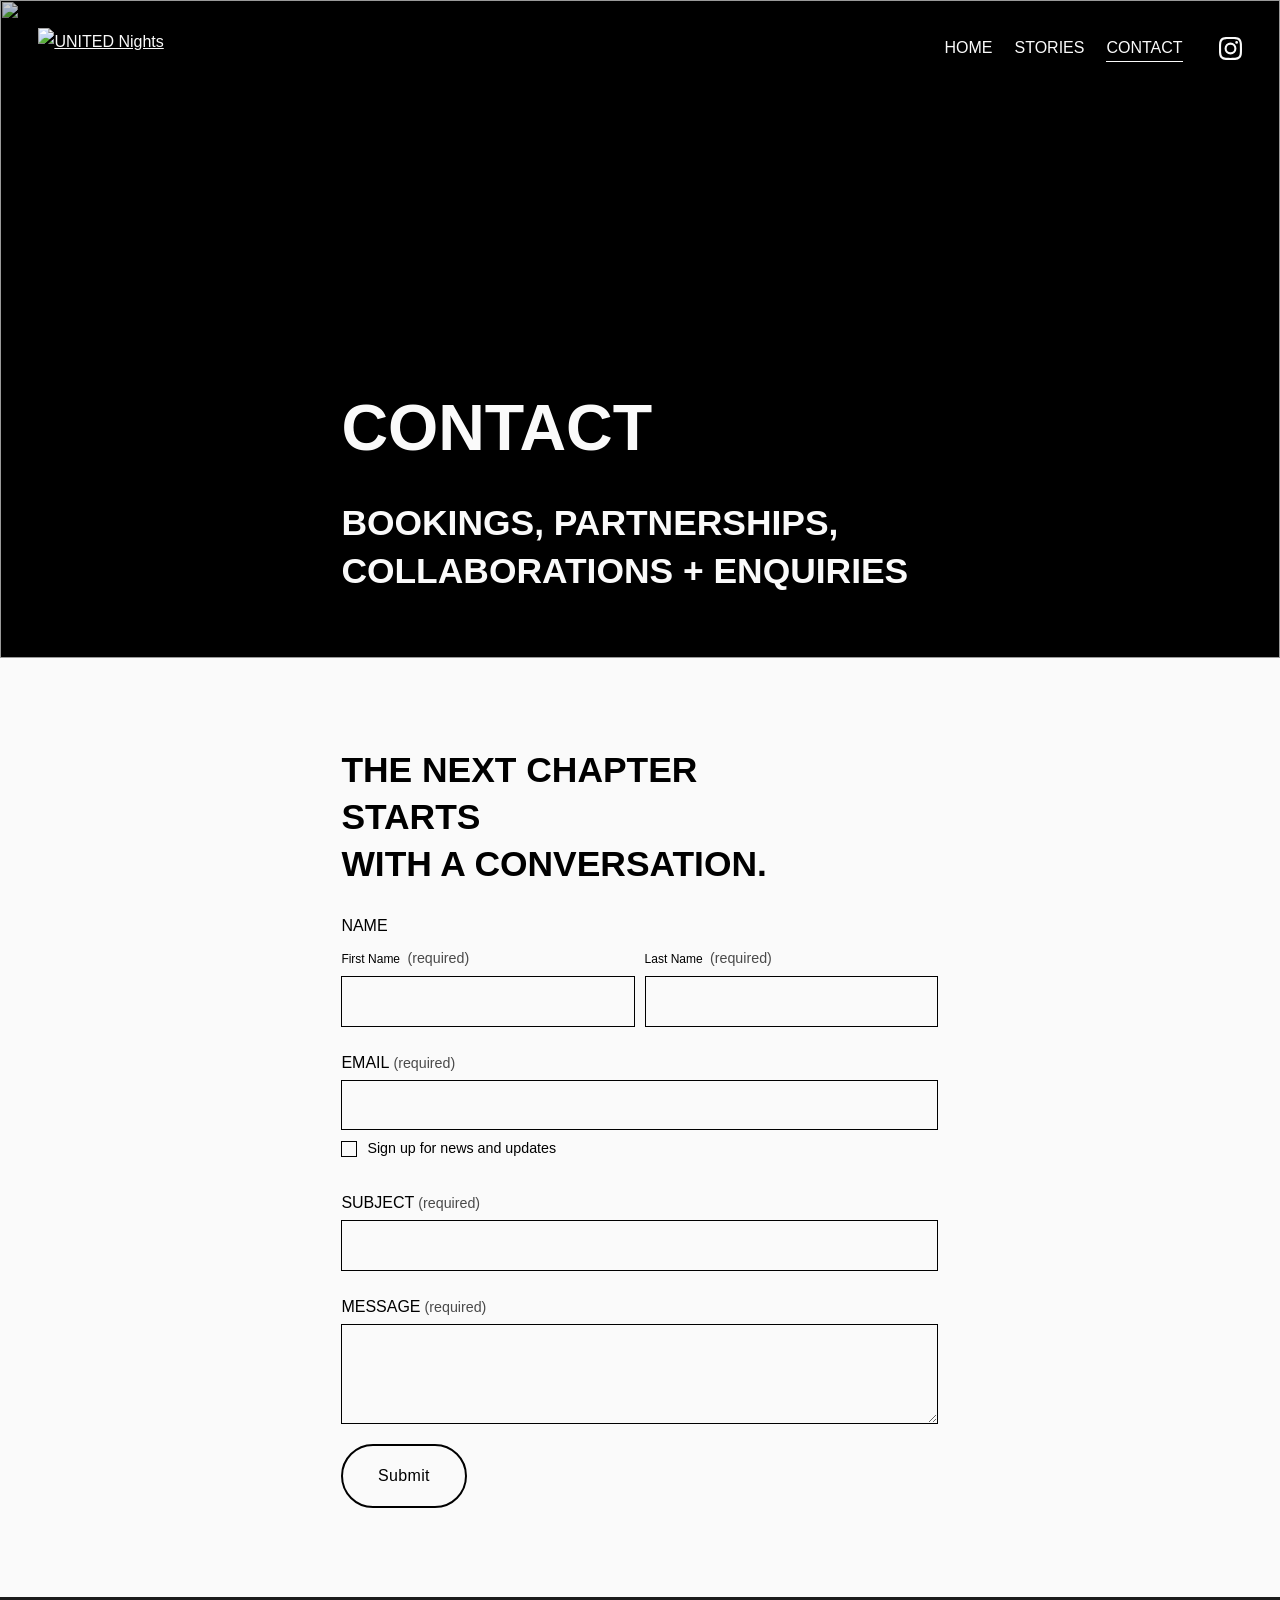
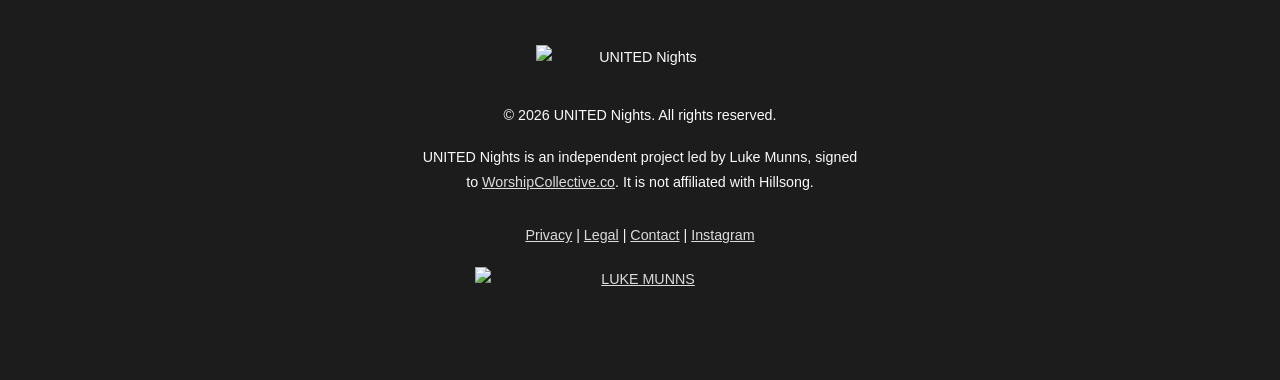
==== contact/index.html @ 0b3eb735 "Website: Jason's review fixes No dates on the Stories list (no bylines anywhere), so stories stay ev" ====
<!doctype html>
<html lang="en-AU">
<head>
<meta charset="utf-8">
<meta name="viewport" content="width=device-width,initial-scale=1">
<title>CONTACT — UNITED Nights</title>
<meta name="description" content="">
<link rel="canonical" href="https://unitednights.com/contact">
<meta property="og:site_name" content="UNITED Nights">
<meta property="og:title" content="CONTACT — UNITED Nights">
<meta property="og:description" content="">
<meta property="og:image" content="https://static1.squarespace.com/static/6a6464a7513b006c5a13f402/t/6a8668b331e02f46bf595841/1787193523022/united-nights-facebook.jpg?format=1500w">
<meta property="og:url" content="https://unitednights.com/contact">
<meta property="og:type" content="website">
<meta name="twitter:card" content="summary_large_image">
<link rel="stylesheet" href="https://use.typekit.net/jcd6pcn.css">
<link rel="icon" href="https://images.squarespace-cdn.com/content/v1/6a6464a7513b006c5a13f402/e97d65ae-8eb5-45a3-b177-e178b9c9b715/favicon.ico">
<link rel="stylesheet" href="/assets/site.css">
</head>
<body class="">
<header class="site-head">
  <div class="row">
    <a class="logo" href="/" aria-label="UNITED Nights home"><img src="https://images.squarespace-cdn.com/content/v1/6a6464a7513b006c5a13f402/3a0d35ff-cf40-4f06-9450-b90b574a8301/UNITED-Nights-Logo.png?format=1500w" alt="UNITED Nights" width="210" height="42"></a>
    <nav aria-label="Site"><a href="/">HOME</a><a href="/stories">STORIES</a><a href="/contact" aria-current=page>CONTACT</a><a class="ig" href="https://instagram.com/unitednights.co" aria-label="Instagram" target="_blank" rel="noopener"><svg viewBox="0 0 24 24" fill="currentColor" aria-hidden="true"><path d="M12 2.2c3.2 0 3.6 0 4.8.1 3.3.1 4.8 1.7 4.9 4.9.1 1.3.1 1.6.1 4.8s0 3.6-.1 4.8c-.1 3.2-1.7 4.8-4.9 4.9-1.3.1-1.6.1-4.8.1s-3.6 0-4.8-.1c-3.3-.1-4.8-1.7-4.9-4.9C2.2 15.6 2.2 15.2 2.2 12s0-3.6.1-4.8C2.4 3.9 3.9 2.4 7.2 2.3 8.4 2.2 8.8 2.2 12 2.2zM12 0C8.7 0 8.3 0 7.1.1 2.7.3.3 2.7.1 7.1 0 8.3 0 8.7 0 12s0 3.7.1 4.9c.2 4.4 2.6 6.8 7 7 1.2.1 1.6.1 4.9.1s3.7 0 4.9-.1c4.4-.2 6.8-2.6 7-7 .1-1.2.1-1.6.1-4.9s0-3.7-.1-4.9c-.2-4.4-2.6-6.8-7-7C15.7 0 15.3 0 12 0zm0 5.8a6.2 6.2 0 1 0 0 12.4 6.2 6.2 0 0 0 0-12.4zM12 16a4 4 0 1 1 0-8 4 4 0 0 1 0 8zm6.4-11.8a1.4 1.4 0 1 0 0 2.9 1.4 1.4 0 0 0 0-2.9z"/></svg></a></nav>
    <button class="burger" aria-label="Open menu" aria-expanded="false"><span></span><span></span></button>
  </div>
</header>
<div class="menu-panel" aria-label="Menu"><a href="/">HOME</a><a href="/stories">STORIES</a><a href="/contact">CONTACT</a><a class="ig" href="https://instagram.com/unitednights.co" aria-label="Instagram" target="_blank" rel="noopener"><svg viewBox="0 0 24 24" fill="currentColor" aria-hidden="true"><path d="M12 2.2c3.2 0 3.6 0 4.8.1 3.3.1 4.8 1.7 4.9 4.9.1 1.3.1 1.6.1 4.8s0 3.6-.1 4.8c-.1 3.2-1.7 4.8-4.9 4.9-1.3.1-1.6.1-4.8.1s-3.6 0-4.8-.1c-3.3-.1-4.8-1.7-4.9-4.9C2.2 15.6 2.2 15.2 2.2 12s0-3.6.1-4.8C2.4 3.9 3.9 2.4 7.2 2.3 8.4 2.2 8.8 2.2 12 2.2zM12 0C8.7 0 8.3 0 7.1.1 2.7.3.3 2.7.1 7.1 0 8.3 0 8.7 0 12s0 3.7.1 4.9c.2 4.4 2.6 6.8 7 7 1.2.1 1.6.1 4.9.1s3.7 0 4.9-.1c4.4-.2 6.8-2.6 7-7 .1-1.2.1-1.6.1-4.9s0-3.7-.1-4.9c-.2-4.4-2.6-6.8-7-7C15.7 0 15.3 0 12 0zm0 5.8a6.2 6.2 0 1 0 0 12.4 6.2 6.2 0 0 0 0-12.4zM12 16a4 4 0 1 1 0-8 4 4 0 0 1 0 8zm6.4-11.8a1.4 1.4 0 1 0 0 2.9 1.4 1.4 0 0 0 0-2.9z"/></svg></a></div>
<main>
<section class="bleed banner banner-contact dark">
  <div class="media" aria-hidden="true"><img src="https://images.squarespace-cdn.com/content/v1/6a6464a7513b006c5a13f402/2f6517ce-938d-4263-bf4a-95d4ec717ff0/united-contact-banner.jpg?format=2500w" alt=""></div><div class="shade"></div>
  <div class="frame" style="width:100%"><div class="col c-banner"><h1>CONTACT</h1><h3>Bookings, partnerships, <br>collaborations + enquiries</h3></div></div>
</section>
<section class="block"><div class="frame">
  <div class="col c-contact-head" style="margin-bottom:clamp(12px, calc(7.914px + 1.0476vw), 23px)"><h3>THE NEXT CHAPTER STARTS<br>WITH A CONVERSATION.</h3></div>
  <div class="col c-contact-form"><form class="sq" data-form="contact" novalidate>
    <fieldset>
      <legend>NAME</legend>
      <div class="two">
        <label><span class="sub">First Name <span class="req">(required)</span></span><input type="text" name="first_name" autocomplete="given-name" required></label>
        <label><span class="sub">Last Name <span class="req">(required)</span></span><input type="text" name="last_name" autocomplete="family-name" required></label>
      </div>
    </fieldset>
    <div class="field"><label for="f-email">EMAIL<span class="req">(required)</span></label><input id="f-email" type="email" name="email" autocomplete="email" required></div>
    <label class="check"><input type="checkbox" name="updates" value="Sign up for news and updates"> Sign up for news and updates</label>
    <div class="field"><label for="f-subject">SUBJECT<span class="req">(required)</span></label><input id="f-subject" type="text" name="subject" required></div>
    <div class="field"><label for="f-message">MESSAGE<span class="req">(required)</span></label><textarea id="f-message" name="message" required></textarea></div>
    <div class="hp" aria-hidden="true"><label>Website<input name="website" tabindex="-1" autocomplete="off"></label></div>
    <button class="btn" type="submit">Submit</button>
    <p class="form-note" role="status" aria-live="polite"></p>
  </form>
  <div class="form-done" role="status" hidden><p>Thank you!<br><br><a href="/"><strong>HOME</strong></a></p></div></div>
</div></section>
</main>
<footer class="site-foot">
  <img class="un" src="https://images.squarespace-cdn.com/content/v1/6a6464a7513b006c5a13f402/5ed91b64-1ef2-4ad3-8be6-96c09ab66241/UNITED-Nights-logo-wht.png?format=500w" alt="UNITED Nights" width="216" height="43" loading="lazy">
  <div class="txt">
    <p>&copy; 2026 UNITED Nights. All rights reserved.</p>
    <p>UNITED Nights is an independent project led by Luke Munns, signed to <a href="https://worshipcollective.co">WorshipCollective.co</a>. It is not affiliated with Hillsong.</p>
    <p class="links"><a href="/privacy">Privacy</a> | <a href="/legal-disclaimer">Legal</a> | <a href="/contact">Contact</a> | <a href="https://instagram.com/unitednights.co">Instagram</a></p>
  </div>
  <a class="lm" href="https://lukemunnsmusic.com/" aria-label="LUKE MUNNS"><img src="https://images.squarespace-cdn.com/content/v1/6a6464a7513b006c5a13f402/2416aef0-200d-46e7-bf0f-f6e0e8497199/LUKE-MUNNS-LOGO-footer.png?format=750w" alt="LUKE MUNNS" width="330" height="29" loading="lazy"></a>
</footer>
<script src="/assets/site.js" defer></script>
</body>
</html>
---- assets/site.css ----
/* UNITED Nights site styles.
   Matches the live Squarespace site exactly (measured 20 Oct 2026 at 1440px and 390px):
   black and white, Aktiv Grotesk, newspaper-simple. Do not restyle without Luke's sign-off.
   Sizes scale linearly between a 390px phone and a 1440px desktop, as Squarespace does. */
:root{
  --white:#FAFAFA; --black:#000; --footer:#1C1C1C; --soft:#DCDCDC;
  --font:"aktiv-grotesk","Helvetica Neue",Helvetica,Arial,sans-serif;
  --pad:max(23px,3vw);                 /* page side padding: 23px phone, 43px desktop */
  --h1:clamp(46.384px, calc(38.415px + 2.0434vw), 67.840px);
  --h1-blog:clamp(46.384px, calc(38.415px + 2.0434vw), 67.840px);
  --h2:clamp(34.230px, calc(29.449px + 1.2261vw), 47.104px);
  --h3:clamp(28.154px, calc(24.966px + 0.8174vw), 36.736px);
  --h4:clamp(18.026px, calc(17.494px + 0.1362vw), 19.456px);
  --plarge:clamp(21.064px, calc(19.736px + 0.3406vw), 24.640px);
}
*{box-sizing:border-box}
html{-webkit-text-size-adjust:100%}
body{margin:0;background:var(--white);color:var(--black);font-family:var(--font);font-size:16px;line-height:1.8;-webkit-font-smoothing:antialiased}
img{max-width:100%;display:block}
a{color:inherit}
h1,h2,h3,h4{margin:0;font-weight:700;text-transform:uppercase;letter-spacing:normal}
h1{font-size:var(--h1);line-height:1.232}
h2{font-size:var(--h2);line-height:1.3}
h3{font-size:var(--h3);line-height:1.3328}
h4{font-size:var(--h4);line-height:1.3888}
p{margin:16px 0}
p:first-child{margin-top:0} p:last-child{margin-bottom:0}
p.large{font-size:var(--plarge);line-height:1.8}
strong{font-weight:700}

/* ---------- header (fixed, transparent, "scroll back") ---------- */
.site-head{position:fixed;top:0;left:0;right:0;z-index:50;padding:clamp(23.400px, calc(21.394px + 0.5143vw), 28.800px) var(--pad);transition:transform .3s ease,background-color .3s ease;color:var(--white)}
.site-head .row{display:flex;align-items:center;justify-content:space-between}
.site-head .logo img{height:clamp(30.000px, calc(25.543px + 1.1429vw), 42.000px);width:auto}
.site-head nav{display:flex;align-items:center;gap:22px}
.site-head nav a{font-size:16px;line-height:1.8;text-decoration:none;color:inherit}
.site-head nav a[aria-current=page]{background-image:linear-gradient(currentColor,currentColor);background-size:100% 1px;background-repeat:no-repeat;background-position:0 100%}
.site-head nav .ig{margin-left:14px;display:flex}
.site-head .ig svg,.menu-panel .ig svg{width:23px;height:23px;display:block}
.site-head.hidden{transform:translateY(-100%)}
.site-head.solid{background:var(--black)}
/* light pages: black text and logo, white bar when scrolled */
.light .site-head{color:var(--black)}
.light .site-head .logo img{filter:brightness(0)}
.light .site-head.solid{background:var(--white)}
/* privacy page: black text, logo unchanged */
.ink .site-head{color:var(--black)}
.ink .site-head.solid{background:var(--white)}

.burger{display:none;background:none;border:0;padding:0;color:inherit;cursor:pointer;width:50px;height:37px;position:relative;z-index:60}
.burger span{position:absolute;left:12px;right:12px;height:1px;background:currentColor;transition:transform .25s,opacity .25s}
.burger span:nth-child(1){top:14px}.burger span:nth-child(2){top:22px}
.menu-open .burger span:nth-child(1){transform:translateY(4px) rotate(45deg)}
.menu-open .burger span:nth-child(2){transform:translateY(-4px) rotate(-45deg)}
.menu-panel{position:fixed;inset:0;z-index:55;background:var(--white);color:var(--black);display:flex;flex-direction:column;align-items:center;justify-content:center;gap:23px;opacity:0;visibility:hidden;transition:opacity .3s,visibility .3s}
.menu-panel a{font-size:33.15px;line-height:1;text-decoration:none}
.menu-panel .ig{position:absolute;bottom:39px}
.menu-open .menu-panel{opacity:1;visibility:visible}
.menu-open .site-head{color:var(--black);background:transparent}
.menu-open .site-head .logo img{filter:brightness(0)}
@media (max-width:767px){
  .site-head nav{display:none}
  .burger{display:block}
}

/* ---------- layout helpers ---------- */
.frame{max-width:1440px;margin-inline:auto}
.col{margin-left:var(--pad);margin-right:var(--pad)}
@media (min-width:768px){
  .col.c-main{margin-left:26.67%;width:46.6%}      /* home and contact text column */
  .col.c-wide{margin-left:26.67%;width:54.5%}
  .col.c-form{margin-left:26.67%;width:34.8%}
  .col.c-contact-form{margin-left:26.67%;width:46.6%}
  .col.c-contact-head{margin-left:26.67%;width:38.7%}
  .col.c-banner{margin-left:26.67%;width:58.4%}
  .col.c-legal{margin-left:18.75%;width:70.3%}
  .col.c-centre{margin-left:22.7%;width:54.5%}
  .col.c-privacy-title{margin-left:22.7%;width:30.8%}
}
.dark{background:var(--black);color:var(--white)}
.dark h1,.dark h2,.dark h3,.dark h4,.dark p{color:var(--white)}

/* ---------- full-bleed sections with background media ---------- */
.bleed{position:relative;overflow:hidden;isolation:isolate;display:flex}
.bleed .media{position:absolute;inset:0;z-index:-2}
.bleed .media img{width:100%;height:100%;object-fit:cover}
.bleed .media iframe{position:absolute;top:50%;left:50%;width:max(100%,177.78vh);height:max(100%,56.25vw);transform:translate(-50%,-50%);border:0;pointer-events:none}
.bleed .shade{position:absolute;inset:0;z-index:-1;background:#000}

/* home */
.hero{min-height:100vh;min-height:100svh;align-items:center;justify-content:center;background:#000}
.hero{padding-top:clamp(83px, calc(76.686px + 1.619vw), 100px)}
.hero .logo-big{width:43.4%;max-width:625px;height:auto}
@media (max-width:767px){.hero{padding-top:0;padding-bottom:58px}.hero .logo-big{width:calc(100% - 46px)}.join.join{padding-top:63px;padding-bottom:58px}.join .c-wide{margin-bottom:12px!important}}
.intro{padding-block:clamp(33.000px, calc(24.086px + 2.2857vw), 57.000px)}
.intro h2{margin-bottom:32px}
.join{min-height:565px;align-items:flex-start;padding-block:48px 47px;flex-direction:column}
.join .shade{opacity:.15}

/* banners (contact, legal, privacy) */
.banner{flex-direction:column;justify-content:flex-end}
.banner-contact{min-height:clamp(623.000px, calc(607.771px + 3.9048vw), 664.000px);padding-bottom:clamp(48.000px, calc(64.457px + -1.1429vw), 60.000px)}
.banner-contact .shade{opacity:.2}
.banner-contact h1{margin-bottom:32px}
.banner-contact h3{margin-bottom:clamp(3px, calc(-1.457px + 1.1429vw), 15px)}
.banner-privacy h1{margin-bottom:clamp(22px, calc(31.600px + -0.6667vw), 29px)}
.banner-legal{min-height:100vh;min-height:100svh;justify-content:center;text-align:center;padding-top:clamp(83px, calc(76.686px + 1.619vw), 100px)}
.banner-legal .shade{opacity:0}
.banner-privacy{min-height:clamp(557.000px, calc(511.686px + 11.6190vw), 679.000px);padding-bottom:clamp(95.000px, calc(170.429px + -5.2381vw), 150.000px)}
.banner-privacy .shade{opacity:0}
.block{padding-block:clamp(56px, calc(41.514px + 3.7143vw), 95px)}
.block-legal{padding-top:clamp(60.000px, calc(47.000px + 3.3333vw), 95.000px);padding-bottom:clamp(60.000px, calc(32.143px + 7.1429vw), 135.000px)}

/* legal and privacy text */
.legal h4{margin:32px 0}
.legal > :first-child{margin-top:0}
.legal p{margin:16px 0}
.legal ul{margin:16px 0;padding-left:40px;list-style:disc}
.legal li p{margin:8px 0}
.legal a{text-decoration:underline}

/* ---------- forms ---------- */
form.sq{display:grid;gap:0}
form.sq[hidden]{display:none}
form.sq fieldset{border:0;margin:0 0 20px;padding:0}
form.sq legend{font-size:16px;line-height:32px;padding:0;margin-bottom:1px}
form.sq .two{display:grid;grid-template-columns:1fr 1fr;gap:10px}
form.sq .sub{font-size:12px;display:block;line-height:31px;margin-bottom:1px}
form.sq .field{margin-bottom:20px}
form.sq .field > label{display:block;font-size:16px;line-height:32px;margin-bottom:1px}
form.sq .req{font-size:14.272px;opacity:.7;margin-left:4px}
form.sq input[type=text],form.sq input[type=email],form.sq textarea{width:100%;font:inherit;font-size:16px;color:#000;background:var(--white);border:1px solid #000;border-radius:0;height:50.8px;padding:10px;outline:none;appearance:none}
form.sq textarea{height:100px;resize:vertical;display:block}
form.sq input:focus,form.sq textarea:focus{outline:1px solid currentColor;outline-offset:1px}
form.sq .check{display:flex;align-items:center;gap:10px;font-size:14.272px;line-height:25px;margin:-14px 0 26px;cursor:pointer}
form.sq .check input{appearance:none;width:16px;height:16px;border:1px solid #000;background:var(--white);margin:0;flex:none;display:grid;place-content:center}
form.sq .check input:checked::after{content:"";width:8px;height:8px;background:#000}
.dark form.sq .check input{border-color:var(--white)}
.hp{position:absolute;left:-9999px;width:1px;height:1px;overflow:hidden}
.btn{justify-self:start;font:inherit;font-size:16px;font-weight:500;letter-spacing:.32px;line-height:normal;padding:20.8px 34.736px;border:2px solid currentColor;border-radius:300px;background:transparent;color:#000;cursor:pointer;transition:opacity .2s}
.btn:hover{opacity:.8}
.dark .btn{color:var(--soft)}
.form-note{margin:16px 0 0;font-size:14.272px}
.form-note:empty{display:none}
form.sq .two{column-gap:10px}

/* ---------- stories list (alternating side by side, square images) ---------- */
.stories{padding:clamp(99.000px, calc(83.029px + 4.0952vw), 142.000px) var(--pad) clamp(80.000px, calc(50.657px + 7.5238vw), 159.000px)}
.story{display:grid;grid-template-columns:52%  1fr;column-gap:6%;align-items:center;margin-bottom:86px}
.story:last-child{margin-bottom:0}
.story .img{aspect-ratio:1/1;overflow:hidden}
.story .img img{width:100%;height:100%;object-fit:cover}
.story .meta{font-size:16px;line-height:1.2;margin-bottom:20px}
.story h1{font-size:var(--h2);line-height:1.4;margin-bottom:27px}
.story h1 + p{margin-top:0}
.story h1 a{text-decoration:none}
.story .more{display:inline-block;margin-top:5px;text-decoration:none}
@media (max-width:767px){
  .stories{padding-top:95px}
  .story{grid-template-columns:1fr;row-gap:20px;margin-bottom:86px}
  .story .meta{margin-bottom:8px}
  .banner-legal{padding-top:0;padding-bottom:134px}
}

/* ---------- story page ---------- */
.post{padding:clamp(126.000px, calc(108.171px + 4.5714vw), 174.000px) var(--pad) 0}
.post .inner{max-width:676px;margin-inline:auto}
.post h1.title{font-size:var(--h1-blog);line-height:1.4;margin-bottom:clamp(51.000px, calc(74.314px + -1.6190vw), 68.000px)}
.post h4{margin:0 0 32px}
.post h3{margin:32px 0}
.post blockquote{margin:16px 0 16px 40px;padding:0}
.post blockquote p{font-style:italic}
.post figure{margin:32px 0}
.post figure img{width:100%;height:auto}
.post .video{position:relative;aspect-ratio:16/9;margin:32px 0 34px}
.post .video iframe{position:absolute;inset:0;width:100%;height:100%;border:0}
.pager{padding:43px var(--pad) 44px}
.pager a{display:inline-flex;align-items:center;gap:25px;text-decoration:none;max-width:min(50%,442px)}
.pager svg{width:18px;height:32px;stroke:currentColor;stroke-width:1.5px;fill:none}
.pager h2{font-size:var(--h3);line-height:1}
.pager .next{margin-left:auto}
.pager .row{display:flex}

/* ---------- footer ---------- */
.site-foot{background:var(--footer);color:var(--white);text-align:center;padding:clamp(48px, calc(52.114px + -0.2857vw), 51px) var(--pad) clamp(55px, calc(43.114px + 3.0476vw), 87px);font-size:14.272px;line-height:1.8}
.site-foot .un{width:clamp(166px, calc(147.429px + 4.7619vw), 216px);height:auto;margin:0 auto clamp(13px, calc(43.171px + -2.0952vw), 35px)}
.site-foot .txt{max-width:444px;margin:0 auto}
.site-foot p{margin:0}
.site-foot p + p{margin-top:16px}
.site-foot a{color:var(--soft);text-decoration:underline}
.site-foot .links{margin-top:27px}
.site-foot .lm{display:block;width:330px;max-width:100%;margin:clamp(15px, calc(43.800px + -2.0000vw), 36px) auto 0}
.site-foot .lm img{height:clamp(29px, calc(42.714px + -0.9524vw), 39px);width:auto;margin:0 auto}
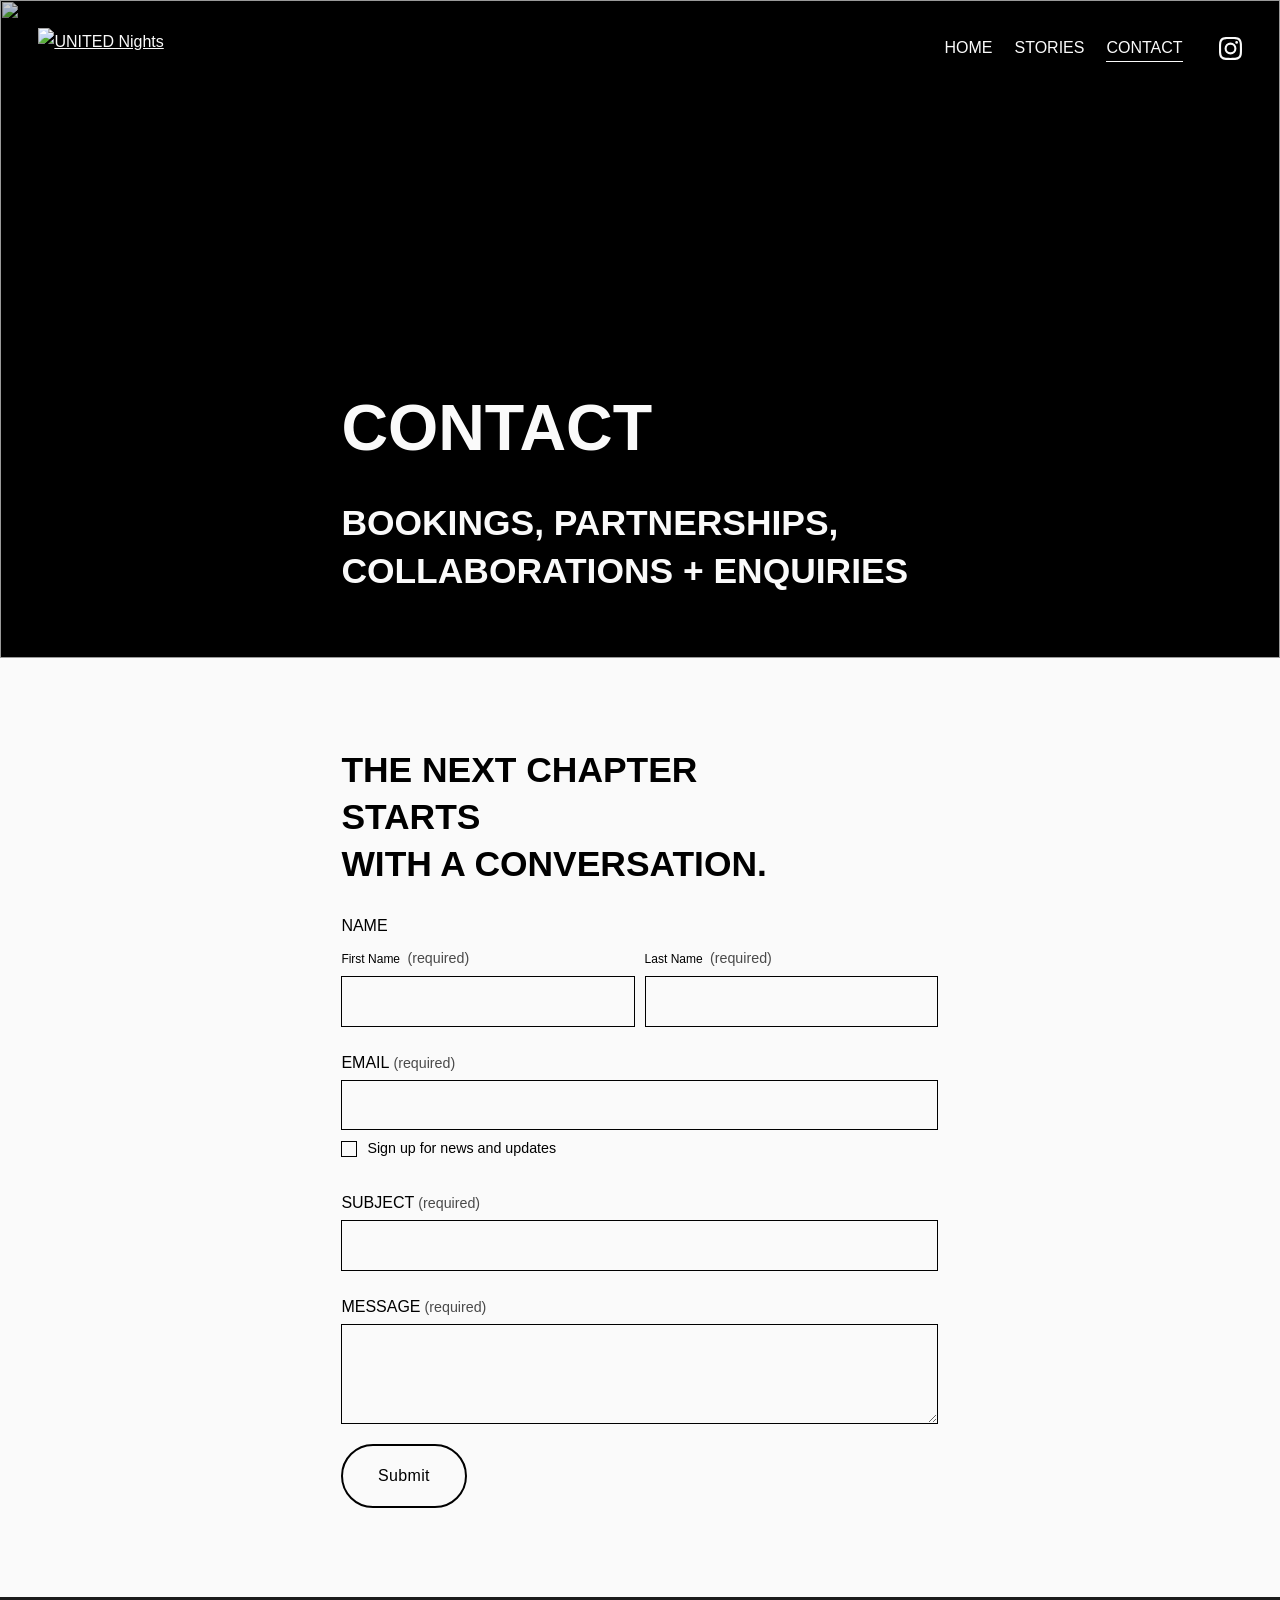
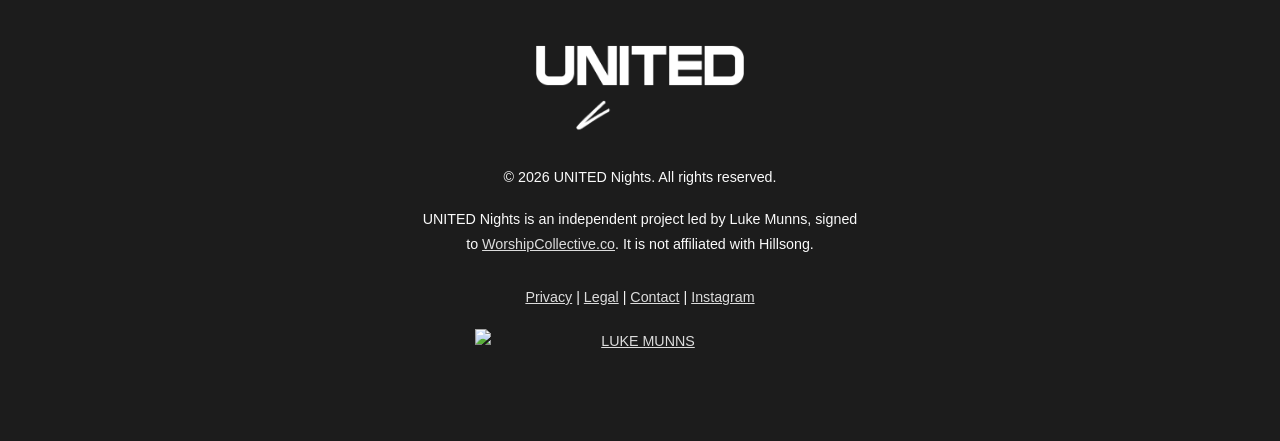
==== commit 9524b495: "Animate the existing footer UNITED Nights logo using the same cached assets" ====
--- a/contact/index.html
+++ b/contact/index.html
@@ -53,7 +53,10 @@
 </div></section>
 </main>
 <footer class="site-foot">
-  <img class="un" src="https://images.squarespace-cdn.com/content/v1/6a6464a7513b006c5a13f402/5ed91b64-1ef2-4ad3-8be6-96c09ab66241/UNITED-Nights-logo-wht.png?format=500w" alt="UNITED Nights" width="216" height="43" loading="lazy">
+  <div class="un footer-mark" role="img" aria-label="UNITED Nights">
+    <img class="united-word" src="/assets/united-wordmark-white.png" alt="" aria-hidden="true" width="1000" height="200" loading="lazy">
+    <img class="closing-script" src="/assets/nights-final.png" data-animation="/assets/nights-original.webp" alt="" aria-hidden="true" width="1216" height="499" loading="lazy">
+  </div>
   <div class="txt">
     <p>&copy; 2026 UNITED Nights. All rights reserved.</p>
     <p>UNITED Nights is an independent project led by Luke Munns, signed to <a href="https://worshipcollective.co">WorshipCollective.co</a>. It is not affiliated with Hillsong.</p>
--- a/assets/site.css
+++ b/assets/site.css
@@ -90,8 +90,7 @@
 /* home */
 .hero{min-height:100vh;min-height:100svh;align-items:center;justify-content:center;background:#000}
 .hero{padding-top:clamp(83px, calc(76.686px + 1.619vw), 100px)}
-.hero .logo-big{width:43.4%;max-width:625px;height:auto}
-@media (max-width:767px){.hero{padding-top:0;padding-bottom:58px}.hero .logo-big{width:calc(100% - 46px)}.join.join{padding-top:63px;padding-bottom:58px}.join .c-wide{margin-bottom:12px!important}}
+@media (max-width:767px){.hero{padding-top:0;padding-bottom:58px}.join.join{padding-top:63px;padding-bottom:58px}.join .c-wide{margin-bottom:12px!important}}
 .intro{padding-block:clamp(33.000px, calc(24.086px + 2.2857vw), 57.000px)}
 .intro h2{margin-bottom:32px}
 .join{min-height:565px;align-items:flex-start;padding-block:48px 47px;flex-direction:column}
@@ -191,3 +190,57 @@
 .site-foot .links{margin-top:27px}
 .site-foot .lm{display:block;width:330px;max-width:100%;margin:clamp(15px, calc(43.800px + -2.0000vw), 36px) auto 0}
 .site-foot .lm img{height:clamp(29px, calc(42.714px + -0.9524vw), 39px);width:auto;margin:0 auto}
+
+/* Original hero artwork coordinates: 1200 x 595. Both layers share this canvas.
+   UNITED ink: (1,1)-(1199,232); NIGHTS ink: (231,245)-(1058,582).
+   The supplied UNITED PNG has transparent padding: (1,4)-(999,196). */
+.hero{padding-top:calc(4vw + 42px)}
+.hero .hero-mark{
+  /* Original 24-column grid: 11px gaps, 1600px content cap, 8 rows. */
+  --logo-grid-height:calc(min(1600px,94vw) * .172 + 77px);
+  width:min(calc((min(1600px,94vw) - 11px) / 2),calc(var(--logo-grid-height) * 1200 / 595));
+  aspect-ratio:1200 / 595;position:relative;flex:none;
+}
+.hero .hero-mark img,.footer-mark img{position:absolute;max-width:none;object-fit:fill;pointer-events:none}
+.hero .united-word,.footer-mark .united-word{left:-0.0167001%;top:-0.6407563%;width:100.0334001%;height:40.4411765%}
+.hero .nights-script,.footer-mark .closing-script{left:19.25%;top:41.1764706%;width:68.9166667%;height:56.6386555%}
+@media(min-width:768px) and (max-width:900px){.hero{padding-top:calc(4vw + 103.44px)}}
+@media(max-width:767px){
+  /* Original mobile grid: 10 rows; logo spans 6. Centre is 70px above grid centre. */
+  .hero{padding-top:calc(12vw + 37px);padding-bottom:140px}
+  .hero .hero-mark{width:88%}
+}
+
+/* Keep background player chrome/errors out of the logo composition. */
+.hero #hero-background{opacity:0;transition:opacity .4s;filter:contrast(.8)}
+.hero #hero-background.is-playing{opacity:1}
+
+/* Existing footer lockup: same proportions as the approved opening mark. */
+.footer-mark{position:relative;aspect-ratio:1200 / 595}
+.closing-script.is-waiting{visibility:hidden}
+
+/* Text keeps its natural position; only compositor properties animate. */
+.scroll-reveal{transition:opacity .65s ease,transform .65s cubic-bezier(.22,1,.36,1)}
+.scroll-reveal.is-pending{opacity:0;transform:translateY(8px)}
+.fine-divider{position:relative}
+.fine-divider::after{content:"";position:absolute;bottom:0;left:var(--pad);right:var(--pad);height:1px;background:currentColor;opacity:.14;transform-origin:left;transition:transform .9s cubic-bezier(.22,1,.36,1);pointer-events:none}
+.fine-divider.divider-pending::after{transform:scaleX(0)}
+
+.scroll-cue{position:absolute;left:calc(50% - 22px);bottom:16px;width:44px;height:44px;display:grid;place-items:center;color:inherit;opacity:.65;transition:opacity .25s ease}
+.scroll-cue span{position:relative;width:1px;height:24px;background:currentColor;animation:scroll-cue-drift 2.4s ease-in-out infinite}
+.scroll-cue span::after{content:"";position:absolute;bottom:0;left:-2px;width:5px;height:5px;border-right:1px solid currentColor;border-bottom:1px solid currentColor;transform:rotate(45deg)}
+.scroll-cue.is-gone{opacity:0;pointer-events:none;visibility:hidden}
+@keyframes scroll-cue-drift{0%,100%{transform:translateY(-2px);opacity:.45}50%{transform:translateY(3px);opacity:.85}}
+
+@media(hover:hover) and (pointer:fine){
+  .btn{transition:opacity .2s ease,transform .2s ease}
+  .btn:hover{transform:translateY(-1px)}
+  main a:not(.scroll-cue),.site-foot a,.site-head nav a{transition:opacity .2s ease}
+  main a:not(.scroll-cue):hover,.site-foot a:hover,.site-head nav a:hover{opacity:.72}
+}
+@media(prefers-reduced-motion:reduce){
+  .scroll-reveal,.scroll-reveal.is-pending{opacity:1;transform:none;transition:none}
+  .fine-divider::after,.fine-divider.divider-pending::after{transform:none;transition:none}
+  .scroll-cue,.scroll-cue span,.btn,main a,.site-foot a,.site-head nav a{animation:none!important;transition:none!important;transform:none}
+  .closing-script.is-waiting{visibility:visible}
+}
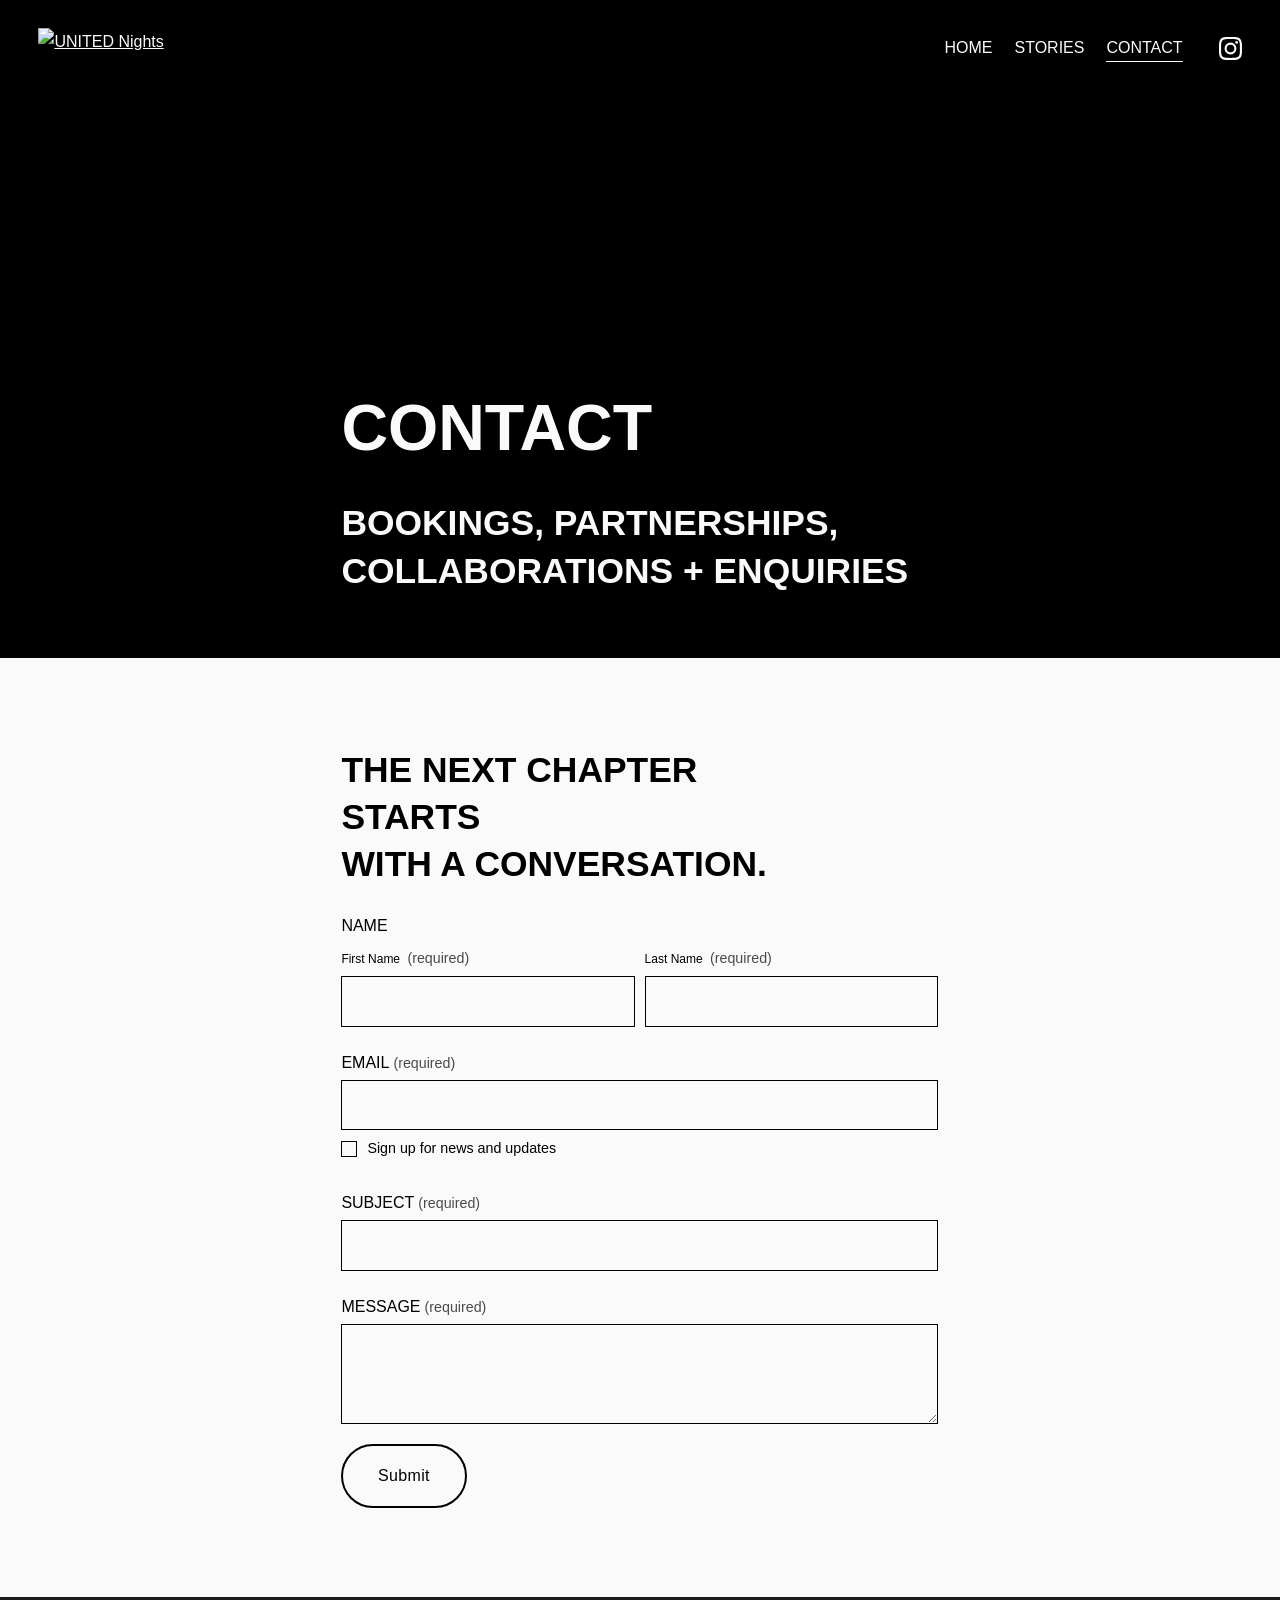
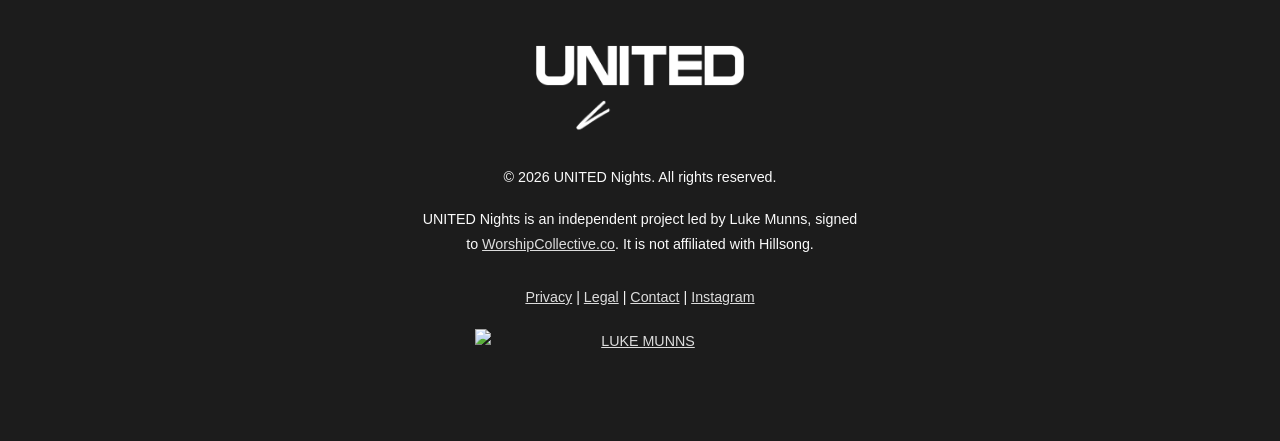
==== commit 132d0284: "Add UNITED Nights sitemap and search metadata for all public pages" ====
--- a/contact/index.html
+++ b/contact/index.html
@@ -3,18 +3,27 @@
 <head>
 <meta charset="utf-8">
 <meta name="viewport" content="width=device-width,initial-scale=1">
-<title>CONTACT — UNITED Nights</title>
-<meta name="description" content="">
+<title>Contact UNITED Nights | Bookings &amp; Worship Collaborations</title>
+<meta name="description" content="Contact UNITED Nights for Christian worship gatherings, event bookings, music collaborations, media and partnership enquiries. An independent project led by Luke Munns.">
+<meta name="robots" content="index,follow">
 <link rel="canonical" href="https://unitednights.com/contact">
+<meta property="og:locale" content="en_AU">
 <meta property="og:site_name" content="UNITED Nights">
-<meta property="og:title" content="CONTACT — UNITED Nights">
-<meta property="og:description" content="">
+<meta property="og:title" content="Contact UNITED Nights | Bookings &amp; Worship Collaborations">
+<meta property="og:description" content="Contact UNITED Nights for Christian worship gatherings, event bookings, music collaborations, media and partnership enquiries. An independent project led by Luke Munns.">
 <meta property="og:image" content="https://static1.squarespace.com/static/6a6464a7513b006c5a13f402/t/6a8668b331e02f46bf595841/1787193523022/united-nights-facebook.jpg?format=1500w">
+<meta property="og:image:alt" content="UNITED Nights independent Christian worship project">
 <meta property="og:url" content="https://unitednights.com/contact">
 <meta property="og:type" content="website">
 <meta name="twitter:card" content="summary_large_image">
+<meta name="twitter:title" content="Contact UNITED Nights | Bookings &amp; Worship Collaborations">
+<meta name="twitter:description" content="Contact UNITED Nights for Christian worship gatherings, event bookings, music collaborations, media and partnership enquiries. An independent project led by Luke Munns.">
+<meta name="twitter:image" content="https://static1.squarespace.com/static/6a6464a7513b006c5a13f402/t/6a8668b331e02f46bf595841/1787193523022/united-nights-facebook.jpg?format=1500w">
+<meta name="twitter:image:alt" content="UNITED Nights independent Christian worship project">
+<script type="application/ld+json">{"@context":"https://schema.org","@graph":[{"@type":"Organization","@id":"https://unitednights.com/#organization","name":"UNITED Nights","url":"https://unitednights.com/","description":"Independent Christian worship project led by Luke Munns, a founding member and original drummer of Hillsong UNITED. An independent continuation of the UNITED worship story, not affiliated with Hillsong.","founder":{"@type":"Person","name":"Luke Munns","description":"Founding member and original drummer of Hillsong UNITED."},"sameAs":["https://instagram.com/unitednights.co"]},{"@type":"WebSite","@id":"https://unitednights.com/#website","url":"https://unitednights.com/","name":"UNITED Nights","publisher":{"@id":"https://unitednights.com/#organization"},"inLanguage":"en-AU"},{"@type":"ContactPage","@id":"https://unitednights.com/contact#webpage","url":"https://unitednights.com/contact","name":"Contact UNITED Nights | Bookings & Worship Collaborations","description":"Contact UNITED Nights for Christian worship gatherings, event bookings, music collaborations, media and partnership enquiries. An independent project led by Luke Munns.","inLanguage":"en-AU","isPartOf":{"@id":"https://unitednights.com/#website"},"about":{"@id":"https://unitednights.com/#organization"}}]}</script>
 <link rel="stylesheet" href="https://use.typekit.net/jcd6pcn.css">
 <link rel="icon" href="https://images.squarespace-cdn.com/content/v1/6a6464a7513b006c5a13f402/e97d65ae-8eb5-45a3-b177-e178b9c9b715/favicon.ico">
+<script>document.documentElement.classList.add('nights-motion');</script>
 <link rel="stylesheet" href="/assets/site.css">
 </head>
 <body class="">
--- a/assets/site.css
+++ b/assets/site.css
@@ -102,7 +102,7 @@
 .banner-contact .shade{opacity:.2}
 .banner-contact h1{margin-bottom:32px}
 .banner-contact h3{margin-bottom:clamp(3px, calc(-1.457px + 1.1429vw), 15px)}
-.banner-privacy h1{margin-bottom:clamp(22px, calc(31.600px + -0.6667vw), 29px)}
+.banner-privacy h1{margin-bottom:clamp(22px, calc(31.600px + -0.6667vw), 29px);color:var(--white)}
 .banner-legal{min-height:100vh;min-height:100svh;justify-content:center;text-align:center;padding-top:clamp(83px, calc(76.686px + 1.619vw), 100px)}
 .banner-legal .shade{opacity:0}
 .banner-privacy{min-height:clamp(557.000px, calc(511.686px + 11.6190vw), 679.000px);padding-bottom:clamp(95.000px, calc(170.429px + -5.2381vw), 150.000px)}
@@ -211,13 +211,17 @@
   .hero .hero-mark{width:88%}
 }
 
-/* Keep background player chrome/errors out of the logo composition. */
-.hero #hero-background{opacity:0;transition:opacity .4s;filter:contrast(.8)}
-.hero #hero-background.is-playing{opacity:1}
+/* Early iframe sits beneath the unchanged hero composition. */
+body.home{background:#000;overflow-x:clip}
+.home .hero{background:transparent;z-index:1}
+.home .intro{position:relative;z-index:1;background:var(--white)}
+.home .join{z-index:1}
+.hero-wait .hero .hero-mark{opacity:0}
+body.home > #hero-background{position:absolute;top:calc((100svh - max(100svh,56.25vw)) / 2);left:50%;width:max(100vw,177.78svh);height:max(100svh,56.25vw);transform:translateX(-50%);border:0;z-index:0;opacity:0;transition:opacity .4s;filter:contrast(.8);pointer-events:none}
+body.home > #hero-background.is-playing{opacity:1}
 
 /* Existing footer lockup: same proportions as the approved opening mark. */
 .footer-mark{position:relative;aspect-ratio:1200 / 595}
-.closing-script.is-waiting{visibility:hidden}
 
 /* Text keeps its natural position; only compositor properties animate. */
 .scroll-reveal{transition:opacity .65s ease,transform .65s cubic-bezier(.22,1,.36,1)}
@@ -242,5 +246,18 @@
   .scroll-reveal,.scroll-reveal.is-pending{opacity:1;transform:none;transition:none}
   .fine-divider::after,.fine-divider.divider-pending::after{transform:none;transition:none}
   .scroll-cue,.scroll-cue span,.btn,main a,.site-foot a,.site-head nav a{animation:none!important;transition:none!important;transform:none}
-  .closing-script.is-waiting{visibility:visible}
-}
+}
+
+/* Move only the existing monstera image; keep signup content in normal flow. */
+@media screen and (prefers-reduced-motion:no-preference){
+  .join.has-parallax .media img,.banner.has-parallax .media img{position:absolute;left:50%;top:50%;max-width:none;width:var(--parallax-width,100%);height:var(--parallax-height,100%);transform:translate(-50%,-50%) translateY(var(--parallax-y,0px)) scale(1.1764705882)}
+}
+@media print{.scroll-reveal.is-pending{opacity:1;transform:none}}
+
+/* Head bootstrap hides the finished PNG before first paint, only with motion. */
+@media screen and (prefers-reduced-motion:no-preference){
+  .nights-motion .nights-script:not(.is-ready),.nights-motion .closing-script:not(.is-ready){opacity:0}
+  .nights-motion:not(.nights-js) .nights-script:not(.is-ready),.nights-motion:not(.nights-js) .closing-script:not(.is-ready){animation:nights-still-in .3s 6s both}
+  .nights-script.is-fallback,.closing-script.is-fallback{animation:nights-still-in .3s ease both}
+}
+@keyframes nights-still-in{from{opacity:0}to{opacity:1}}
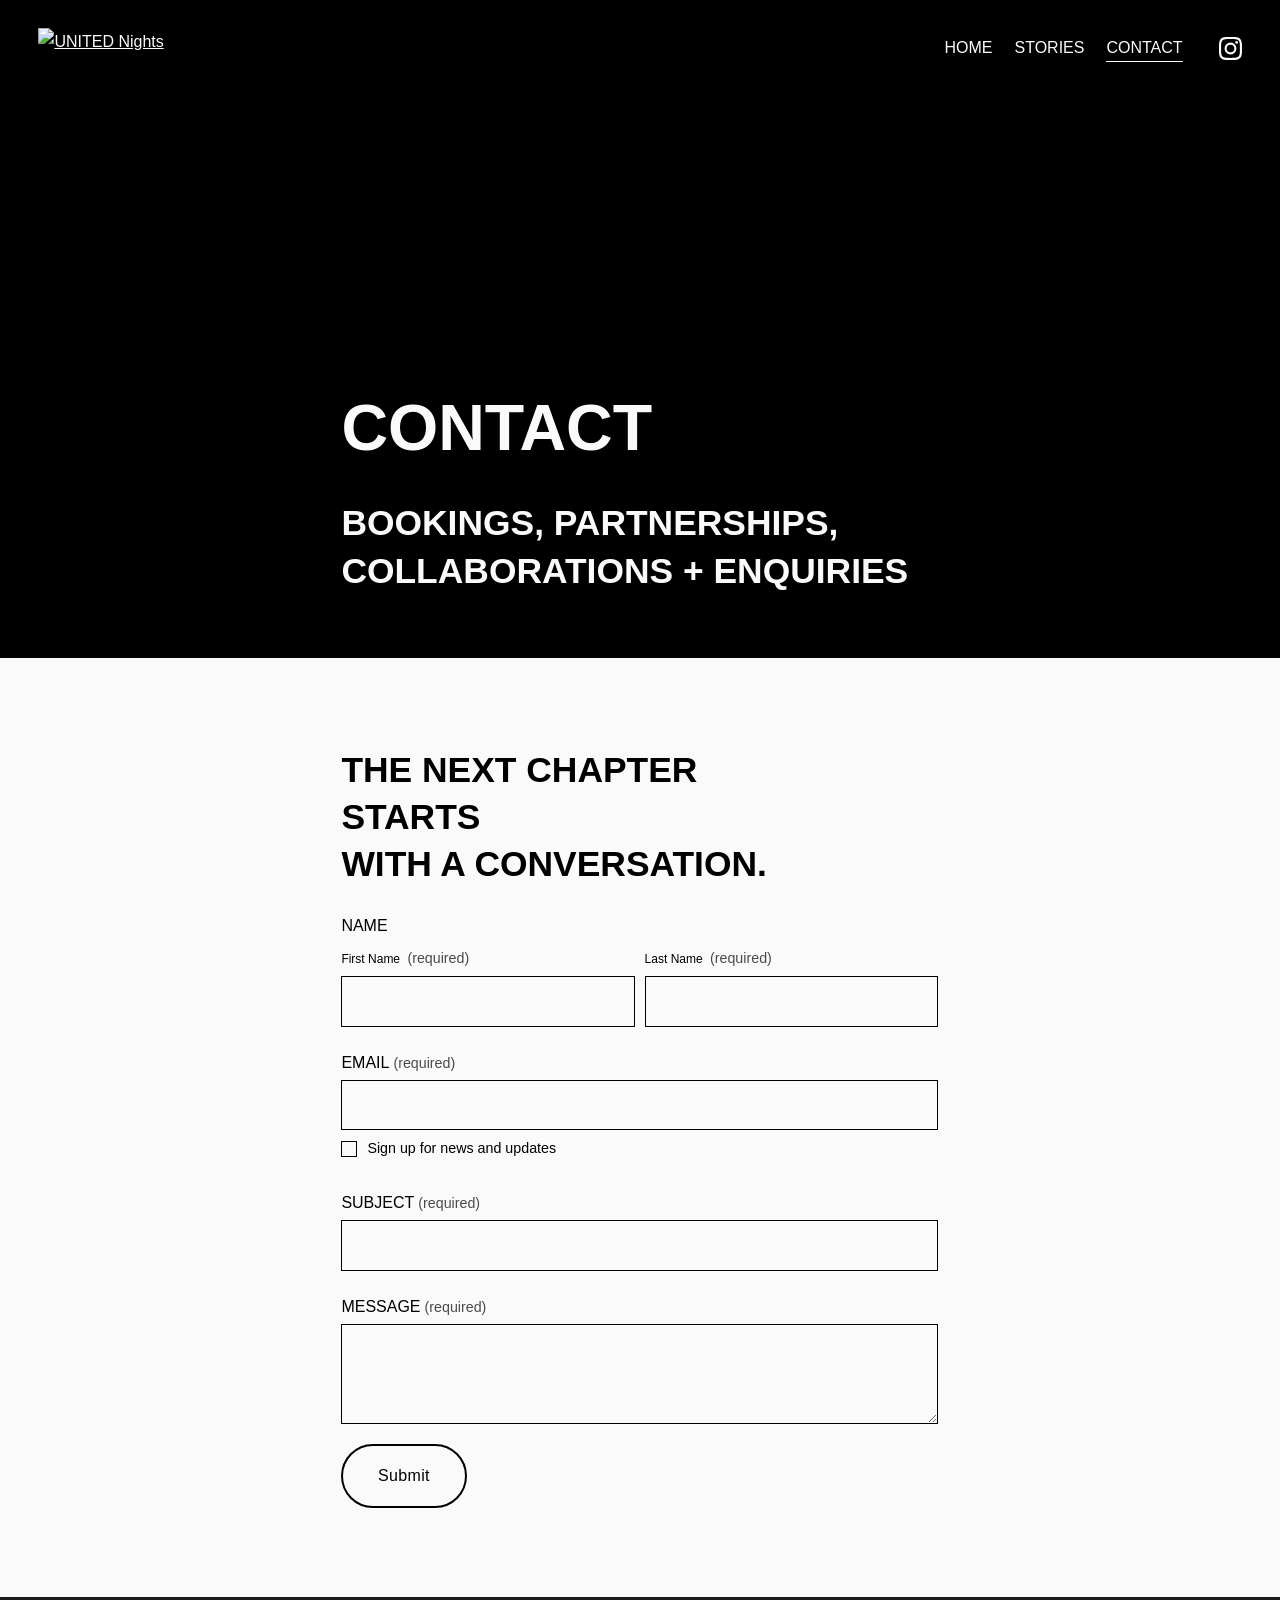
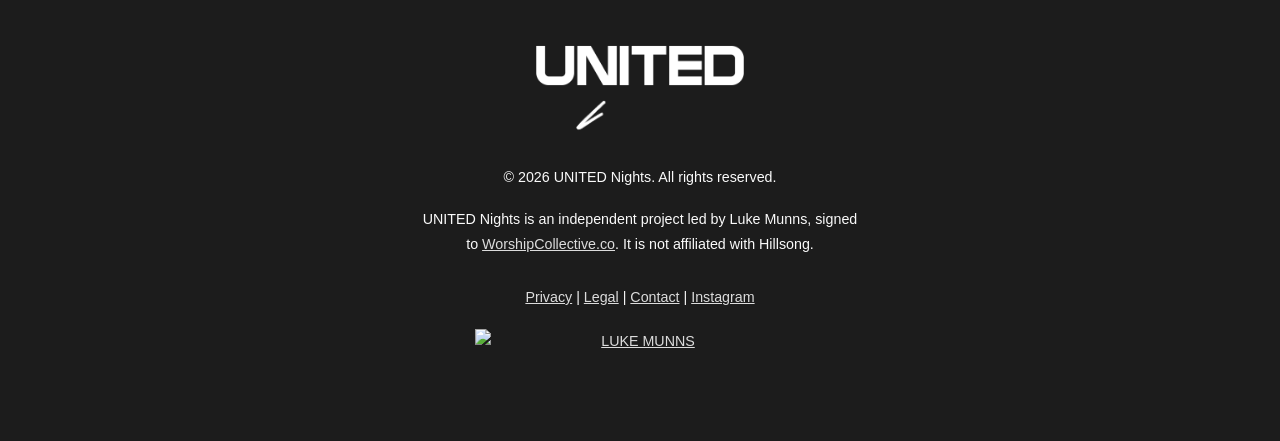
==== commit 5902d57b: "Vendor Squarespace images and update URLs" ====
--- a/contact/index.html
+++ b/contact/index.html
@@ -11,25 +11,25 @@
 <meta property="og:site_name" content="UNITED Nights">
 <meta property="og:title" content="Contact UNITED Nights | Bookings &amp; Worship Collaborations">
 <meta property="og:description" content="Contact UNITED Nights for Christian worship gatherings, event bookings, music collaborations, media and partnership enquiries. An independent project led by Luke Munns.">
-<meta property="og:image" content="https://static1.squarespace.com/static/6a6464a7513b006c5a13f402/t/6a8668b331e02f46bf595841/1787193523022/united-nights-facebook.jpg?format=1500w">
+<meta property="og:image" content="https://unitednights.com/assets/united-nights-social.jpg">
 <meta property="og:image:alt" content="UNITED Nights independent Christian worship project">
 <meta property="og:url" content="https://unitednights.com/contact">
 <meta property="og:type" content="website">
 <meta name="twitter:card" content="summary_large_image">
 <meta name="twitter:title" content="Contact UNITED Nights | Bookings &amp; Worship Collaborations">
 <meta name="twitter:description" content="Contact UNITED Nights for Christian worship gatherings, event bookings, music collaborations, media and partnership enquiries. An independent project led by Luke Munns.">
-<meta name="twitter:image" content="https://static1.squarespace.com/static/6a6464a7513b006c5a13f402/t/6a8668b331e02f46bf595841/1787193523022/united-nights-facebook.jpg?format=1500w">
+<meta name="twitter:image" content="https://unitednights.com/assets/united-nights-social.jpg">
 <meta name="twitter:image:alt" content="UNITED Nights independent Christian worship project">
 <script type="application/ld+json">{"@context":"https://schema.org","@graph":[{"@type":"Organization","@id":"https://unitednights.com/#organization","name":"UNITED Nights","url":"https://unitednights.com/","description":"Independent Christian worship project led by Luke Munns, a founding member and original drummer of Hillsong UNITED. An independent continuation of the UNITED worship story, not affiliated with Hillsong.","founder":{"@type":"Person","name":"Luke Munns","description":"Founding member and original drummer of Hillsong UNITED."},"sameAs":["https://instagram.com/unitednights.co"]},{"@type":"WebSite","@id":"https://unitednights.com/#website","url":"https://unitednights.com/","name":"UNITED Nights","publisher":{"@id":"https://unitednights.com/#organization"},"inLanguage":"en-AU"},{"@type":"ContactPage","@id":"https://unitednights.com/contact#webpage","url":"https://unitednights.com/contact","name":"Contact UNITED Nights | Bookings & Worship Collaborations","description":"Contact UNITED Nights for Christian worship gatherings, event bookings, music collaborations, media and partnership enquiries. An independent project led by Luke Munns.","inLanguage":"en-AU","isPartOf":{"@id":"https://unitednights.com/#website"},"about":{"@id":"https://unitednights.com/#organization"}}]}</script>
 <link rel="stylesheet" href="https://use.typekit.net/jcd6pcn.css">
-<link rel="icon" href="https://images.squarespace-cdn.com/content/v1/6a6464a7513b006c5a13f402/e97d65ae-8eb5-45a3-b177-e178b9c9b715/favicon.ico">
+<link rel="icon" href="https://unitednights.com/assets/favicon.webp">
 <script>document.documentElement.classList.add('nights-motion');</script>
 <link rel="stylesheet" href="/assets/site.css">
 </head>
 <body class="">
 <header class="site-head">
   <div class="row">
-    <a class="logo" href="/" aria-label="UNITED Nights home"><img src="https://images.squarespace-cdn.com/content/v1/6a6464a7513b006c5a13f402/3a0d35ff-cf40-4f06-9450-b90b574a8301/UNITED-Nights-Logo.png?format=1500w" alt="UNITED Nights" width="210" height="42"></a>
+    <a class="logo" href="/" aria-label="UNITED Nights home"><img src="https://unitednights.com/assets/united-nights-header-logo.webp" alt="UNITED Nights" width="210" height="42"></a>
     <nav aria-label="Site"><a href="/">HOME</a><a href="/stories">STORIES</a><a href="/contact" aria-current=page>CONTACT</a><a class="ig" href="https://instagram.com/unitednights.co" aria-label="Instagram" target="_blank" rel="noopener"><svg viewBox="0 0 24 24" fill="currentColor" aria-hidden="true"><path d="M12 2.2c3.2 0 3.6 0 4.8.1 3.3.1 4.8 1.7 4.9 4.9.1 1.3.1 1.6.1 4.8s0 3.6-.1 4.8c-.1 3.2-1.7 4.8-4.9 4.9-1.3.1-1.6.1-4.8.1s-3.6 0-4.8-.1c-3.3-.1-4.8-1.7-4.9-4.9C2.2 15.6 2.2 15.2 2.2 12s0-3.6.1-4.8C2.4 3.9 3.9 2.4 7.2 2.3 8.4 2.2 8.8 2.2 12 2.2zM12 0C8.7 0 8.3 0 7.1.1 2.7.3.3 2.7.1 7.1 0 8.3 0 8.7 0 12s0 3.7.1 4.9c.2 4.4 2.6 6.8 7 7 1.2.1 1.6.1 4.9.1s3.7 0 4.9-.1c4.4-.2 6.8-2.6 7-7 .1-1.2.1-1.6.1-4.9s0-3.7-.1-4.9c-.2-4.4-2.6-6.8-7-7C15.7 0 15.3 0 12 0zm0 5.8a6.2 6.2 0 1 0 0 12.4 6.2 6.2 0 0 0 0-12.4zM12 16a4 4 0 1 1 0-8 4 4 0 0 1 0 8zm6.4-11.8a1.4 1.4 0 1 0 0 2.9 1.4 1.4 0 0 0 0-2.9z"/></svg></a></nav>
     <button class="burger" aria-label="Open menu" aria-expanded="false"><span></span><span></span></button>
   </div>
@@ -37,7 +37,7 @@
 <div class="menu-panel" aria-label="Menu"><a href="/">HOME</a><a href="/stories">STORIES</a><a href="/contact">CONTACT</a><a class="ig" href="https://instagram.com/unitednights.co" aria-label="Instagram" target="_blank" rel="noopener"><svg viewBox="0 0 24 24" fill="currentColor" aria-hidden="true"><path d="M12 2.2c3.2 0 3.6 0 4.8.1 3.3.1 4.8 1.7 4.9 4.9.1 1.3.1 1.6.1 4.8s0 3.6-.1 4.8c-.1 3.2-1.7 4.8-4.9 4.9-1.3.1-1.6.1-4.8.1s-3.6 0-4.8-.1c-3.3-.1-4.8-1.7-4.9-4.9C2.2 15.6 2.2 15.2 2.2 12s0-3.6.1-4.8C2.4 3.9 3.9 2.4 7.2 2.3 8.4 2.2 8.8 2.2 12 2.2zM12 0C8.7 0 8.3 0 7.1.1 2.7.3.3 2.7.1 7.1 0 8.3 0 8.7 0 12s0 3.7.1 4.9c.2 4.4 2.6 6.8 7 7 1.2.1 1.6.1 4.9.1s3.7 0 4.9-.1c4.4-.2 6.8-2.6 7-7 .1-1.2.1-1.6.1-4.9s0-3.7-.1-4.9c-.2-4.4-2.6-6.8-7-7C15.7 0 15.3 0 12 0zm0 5.8a6.2 6.2 0 1 0 0 12.4 6.2 6.2 0 0 0 0-12.4zM12 16a4 4 0 1 1 0-8 4 4 0 0 1 0 8zm6.4-11.8a1.4 1.4 0 1 0 0 2.9 1.4 1.4 0 0 0 0-2.9z"/></svg></a></div>
 <main>
 <section class="bleed banner banner-contact dark">
-  <div class="media" aria-hidden="true"><img src="https://images.squarespace-cdn.com/content/v1/6a6464a7513b006c5a13f402/2f6517ce-938d-4263-bf4a-95d4ec717ff0/united-contact-banner.jpg?format=2500w" alt=""></div><div class="shade"></div>
+  <div class="media" aria-hidden="true"><img src="https://unitednights.com/assets/contact-banner.webp" alt=""></div><div class="shade"></div>
   <div class="frame" style="width:100%"><div class="col c-banner"><h1>CONTACT</h1><h3>Bookings, partnerships, <br>collaborations + enquiries</h3></div></div>
 </section>
 <section class="block"><div class="frame">
@@ -71,7 +71,7 @@
     <p>UNITED Nights is an independent project led by Luke Munns, signed to <a href="https://worshipcollective.co">WorshipCollective.co</a>. It is not affiliated with Hillsong.</p>
     <p class="links"><a href="/privacy">Privacy</a> | <a href="/legal-disclaimer">Legal</a> | <a href="/contact">Contact</a> | <a href="https://instagram.com/unitednights.co">Instagram</a></p>
   </div>
-  <a class="lm" href="https://lukemunnsmusic.com/" aria-label="LUKE MUNNS"><img src="https://images.squarespace-cdn.com/content/v1/6a6464a7513b006c5a13f402/2416aef0-200d-46e7-bf0f-f6e0e8497199/LUKE-MUNNS-LOGO-footer.png?format=750w" alt="LUKE MUNNS" width="330" height="29" loading="lazy"></a>
+  <a class="lm" href="https://lukemunnsmusic.com/" aria-label="LUKE MUNNS"><img src="https://unitednights.com/assets/luke-munns-footer.webp" alt="LUKE MUNNS" width="330" height="29" loading="lazy"></a>
 </footer>
 <script src="/assets/site.js" defer></script>
 </body>
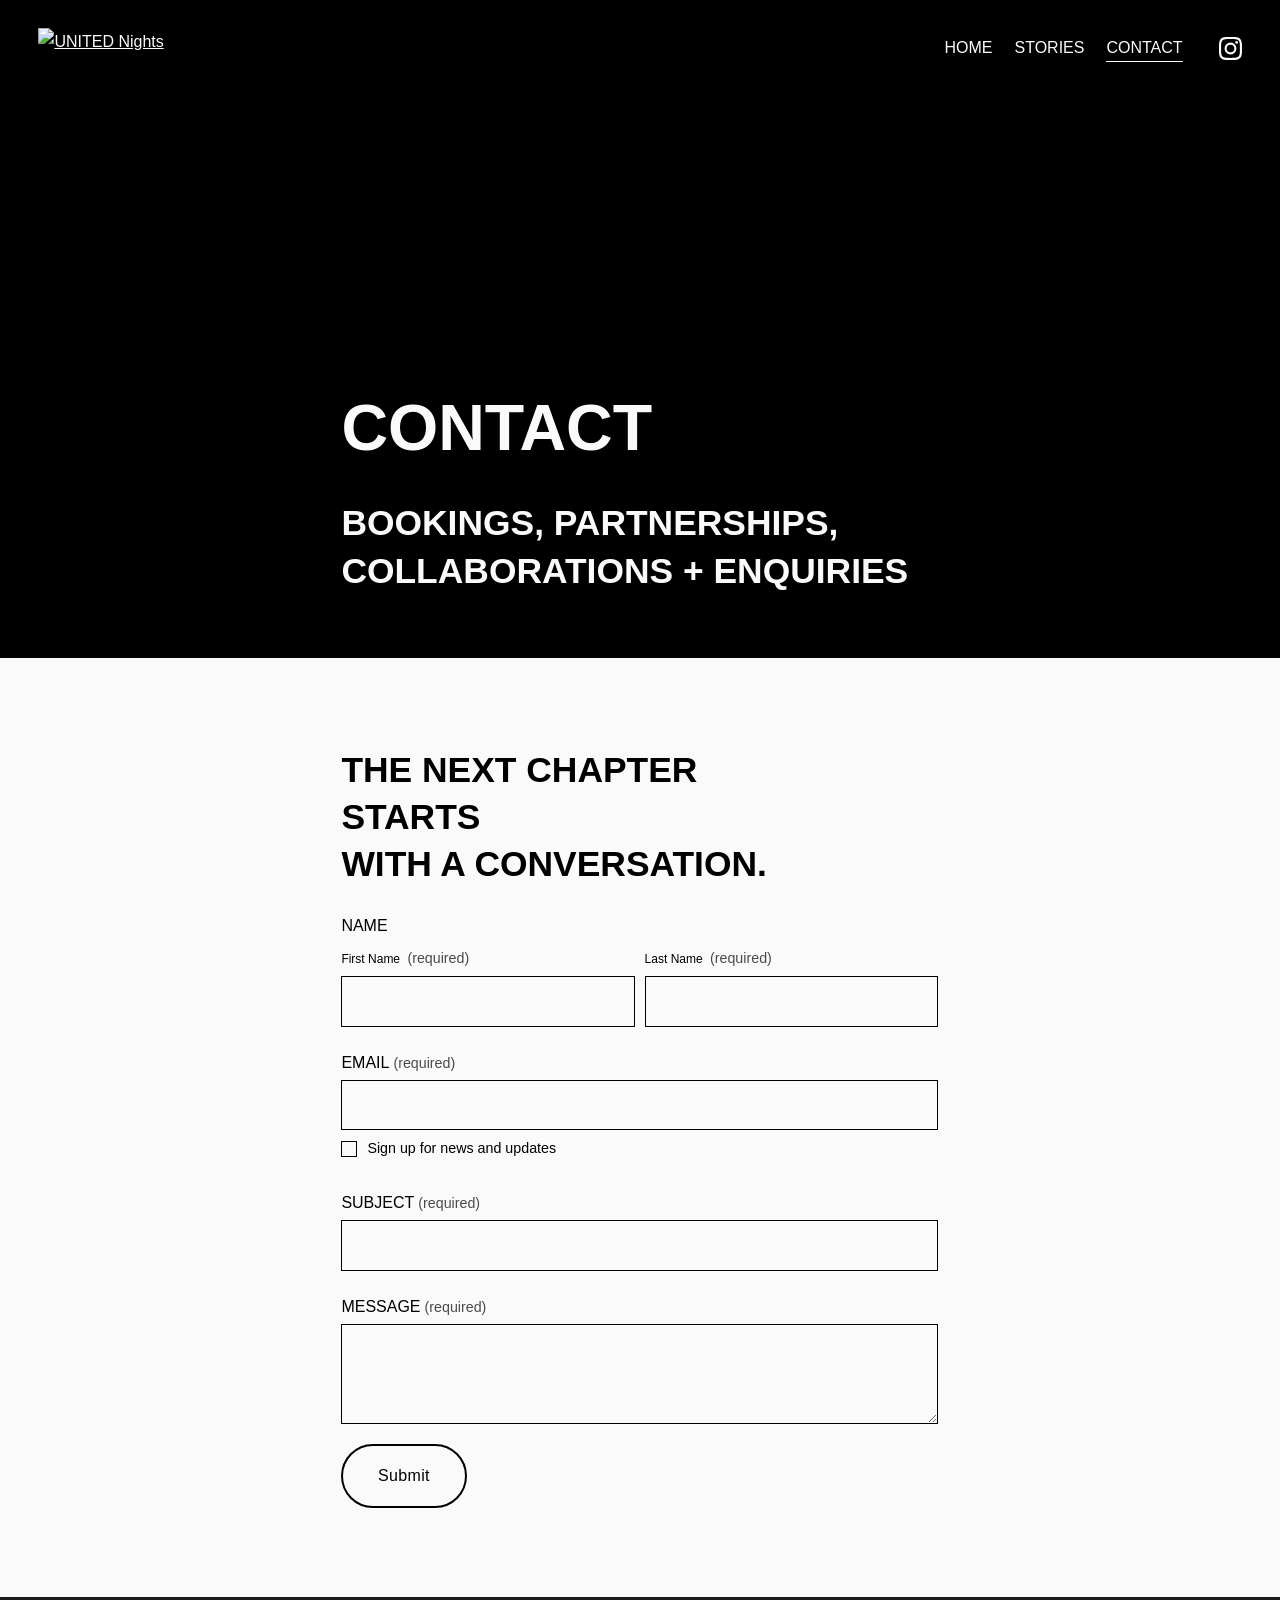
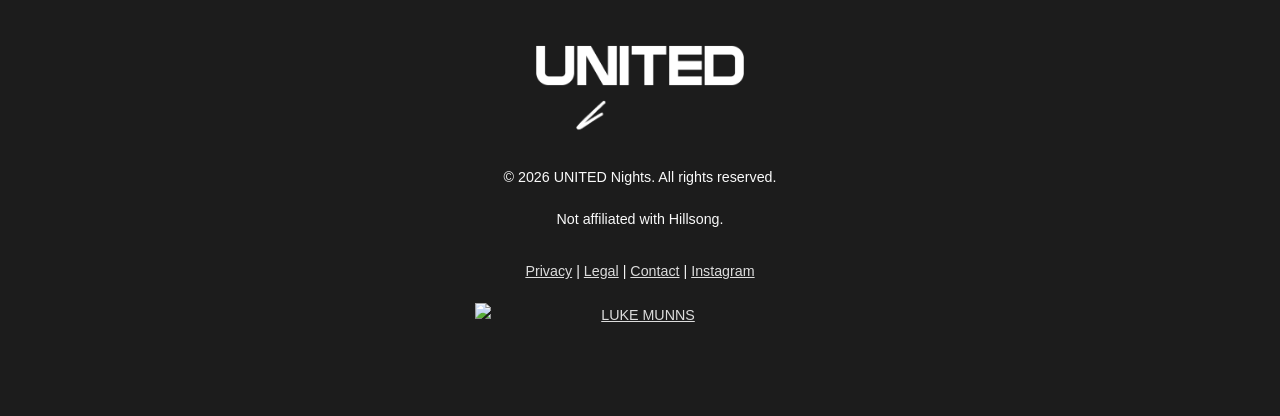
==== commit 2b2194c3: "Shorten Hillsong affiliation wording in contact/index.html" ====
--- a/contact/index.html
+++ b/contact/index.html
@@ -20,7 +20,7 @@
 <meta name="twitter:description" content="Contact UNITED Nights for Christian worship gatherings, event bookings, music collaborations, media and partnership enquiries. An independent project led by Luke Munns.">
 <meta name="twitter:image" content="https://unitednights.com/assets/united-nights-social.jpg">
 <meta name="twitter:image:alt" content="UNITED Nights independent Christian worship project">
-<script type="application/ld+json">{"@context":"https://schema.org","@graph":[{"@type":"Organization","@id":"https://unitednights.com/#organization","name":"UNITED Nights","url":"https://unitednights.com/","description":"Independent Christian worship project led by Luke Munns, a founding member and original drummer of Hillsong UNITED. An independent continuation of the UNITED worship story, not affiliated with Hillsong.","founder":{"@type":"Person","name":"Luke Munns","description":"Founding member and original drummer of Hillsong UNITED."},"sameAs":["https://instagram.com/unitednights.co"]},{"@type":"WebSite","@id":"https://unitednights.com/#website","url":"https://unitednights.com/","name":"UNITED Nights","publisher":{"@id":"https://unitednights.com/#organization"},"inLanguage":"en-AU"},{"@type":"ContactPage","@id":"https://unitednights.com/contact#webpage","url":"https://unitednights.com/contact","name":"Contact UNITED Nights | Bookings & Worship Collaborations","description":"Contact UNITED Nights for Christian worship gatherings, event bookings, music collaborations, media and partnership enquiries. An independent project led by Luke Munns.","inLanguage":"en-AU","isPartOf":{"@id":"https://unitednights.com/#website"},"about":{"@id":"https://unitednights.com/#organization"}}]}</script>
+<script type="application/ld+json">{"@context":"https://schema.org","@graph":[{"@type":"Organization","@id":"https://unitednights.com/#organization","name":"UNITED Nights","url":"https://unitednights.com/","description":"Independent Christian worship project led by Luke Munns, a founding member and original drummer of Hillsong UNITED. An independent continuation of the UNITED worship story.","founder":{"@type":"Person","name":"Luke Munns","description":"Founding member and original drummer of Hillsong UNITED."},"sameAs":["https://instagram.com/unitednights.co"]},{"@type":"WebSite","@id":"https://unitednights.com/#website","url":"https://unitednights.com/","name":"UNITED Nights","publisher":{"@id":"https://unitednights.com/#organization"},"inLanguage":"en-AU"},{"@type":"ContactPage","@id":"https://unitednights.com/contact#webpage","url":"https://unitednights.com/contact","name":"Contact UNITED Nights | Bookings & Worship Collaborations","description":"Contact UNITED Nights for Christian worship gatherings, event bookings, music collaborations, media and partnership enquiries. An independent project led by Luke Munns.","inLanguage":"en-AU","isPartOf":{"@id":"https://unitednights.com/#website"},"about":{"@id":"https://unitednights.com/#organization"}}]}</script>
 <link rel="stylesheet" href="https://use.typekit.net/jcd6pcn.css">
 <link rel="icon" href="https://unitednights.com/assets/favicon.webp">
 <script>document.documentElement.classList.add('nights-motion');</script>
@@ -68,7 +68,7 @@
   </div>
   <div class="txt">
     <p>&copy; 2026 UNITED Nights. All rights reserved.</p>
-    <p>UNITED Nights is an independent project led by Luke Munns, signed to <a href="https://worshipcollective.co">WorshipCollective.co</a>. It is not affiliated with Hillsong.</p>
+    <p>Not affiliated with Hillsong.</p>
     <p class="links"><a href="/privacy">Privacy</a> | <a href="/legal-disclaimer">Legal</a> | <a href="/contact">Contact</a> | <a href="https://instagram.com/unitednights.co">Instagram</a></p>
   </div>
   <a class="lm" href="https://lukemunnsmusic.com/" aria-label="LUKE MUNNS"><img src="https://unitednights.com/assets/luke-munns-footer.webp" alt="LUKE MUNNS" width="330" height="29" loading="lazy"></a>
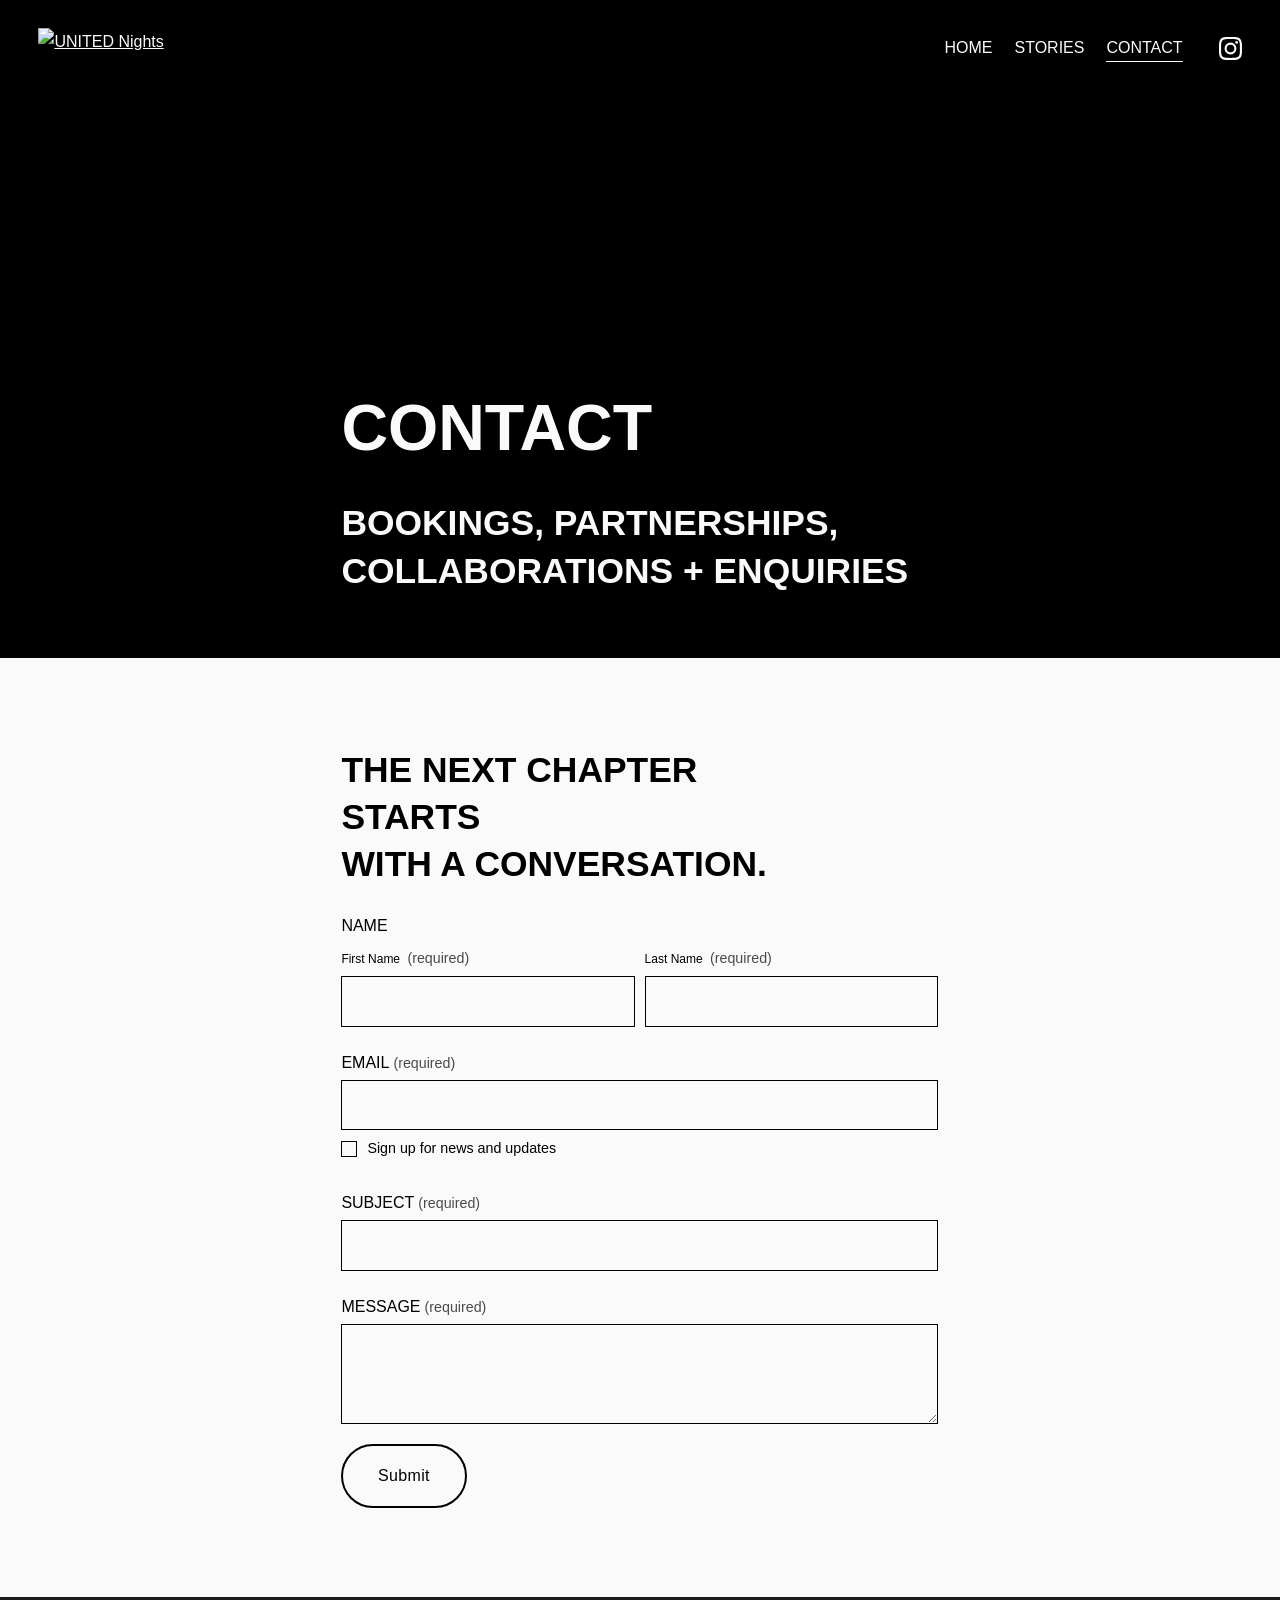
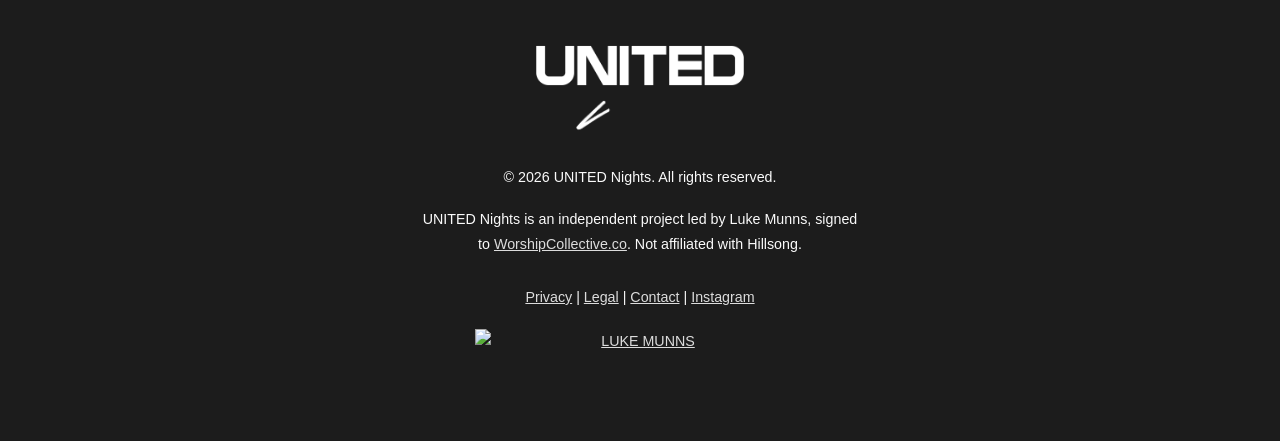
==== commit 42d4559f: "Restore full attribution and short affiliation footer in contact/index.html" ====
--- a/contact/index.html
+++ b/contact/index.html
@@ -68,7 +68,7 @@
   </div>
   <div class="txt">
     <p>&copy; 2026 UNITED Nights. All rights reserved.</p>
-    <p>Not affiliated with Hillsong.</p>
+    <p>UNITED Nights is an independent project led by Luke Munns, signed to <a href="https://worshipcollective.co">WorshipCollective.co</a>. Not affiliated with Hillsong.</p>
     <p class="links"><a href="/privacy">Privacy</a> | <a href="/legal-disclaimer">Legal</a> | <a href="/contact">Contact</a> | <a href="https://instagram.com/unitednights.co">Instagram</a></p>
   </div>
   <a class="lm" href="https://lukemunnsmusic.com/" aria-label="LUKE MUNNS"><img src="https://unitednights.com/assets/luke-munns-footer.webp" alt="LUKE MUNNS" width="330" height="29" loading="lazy"></a>
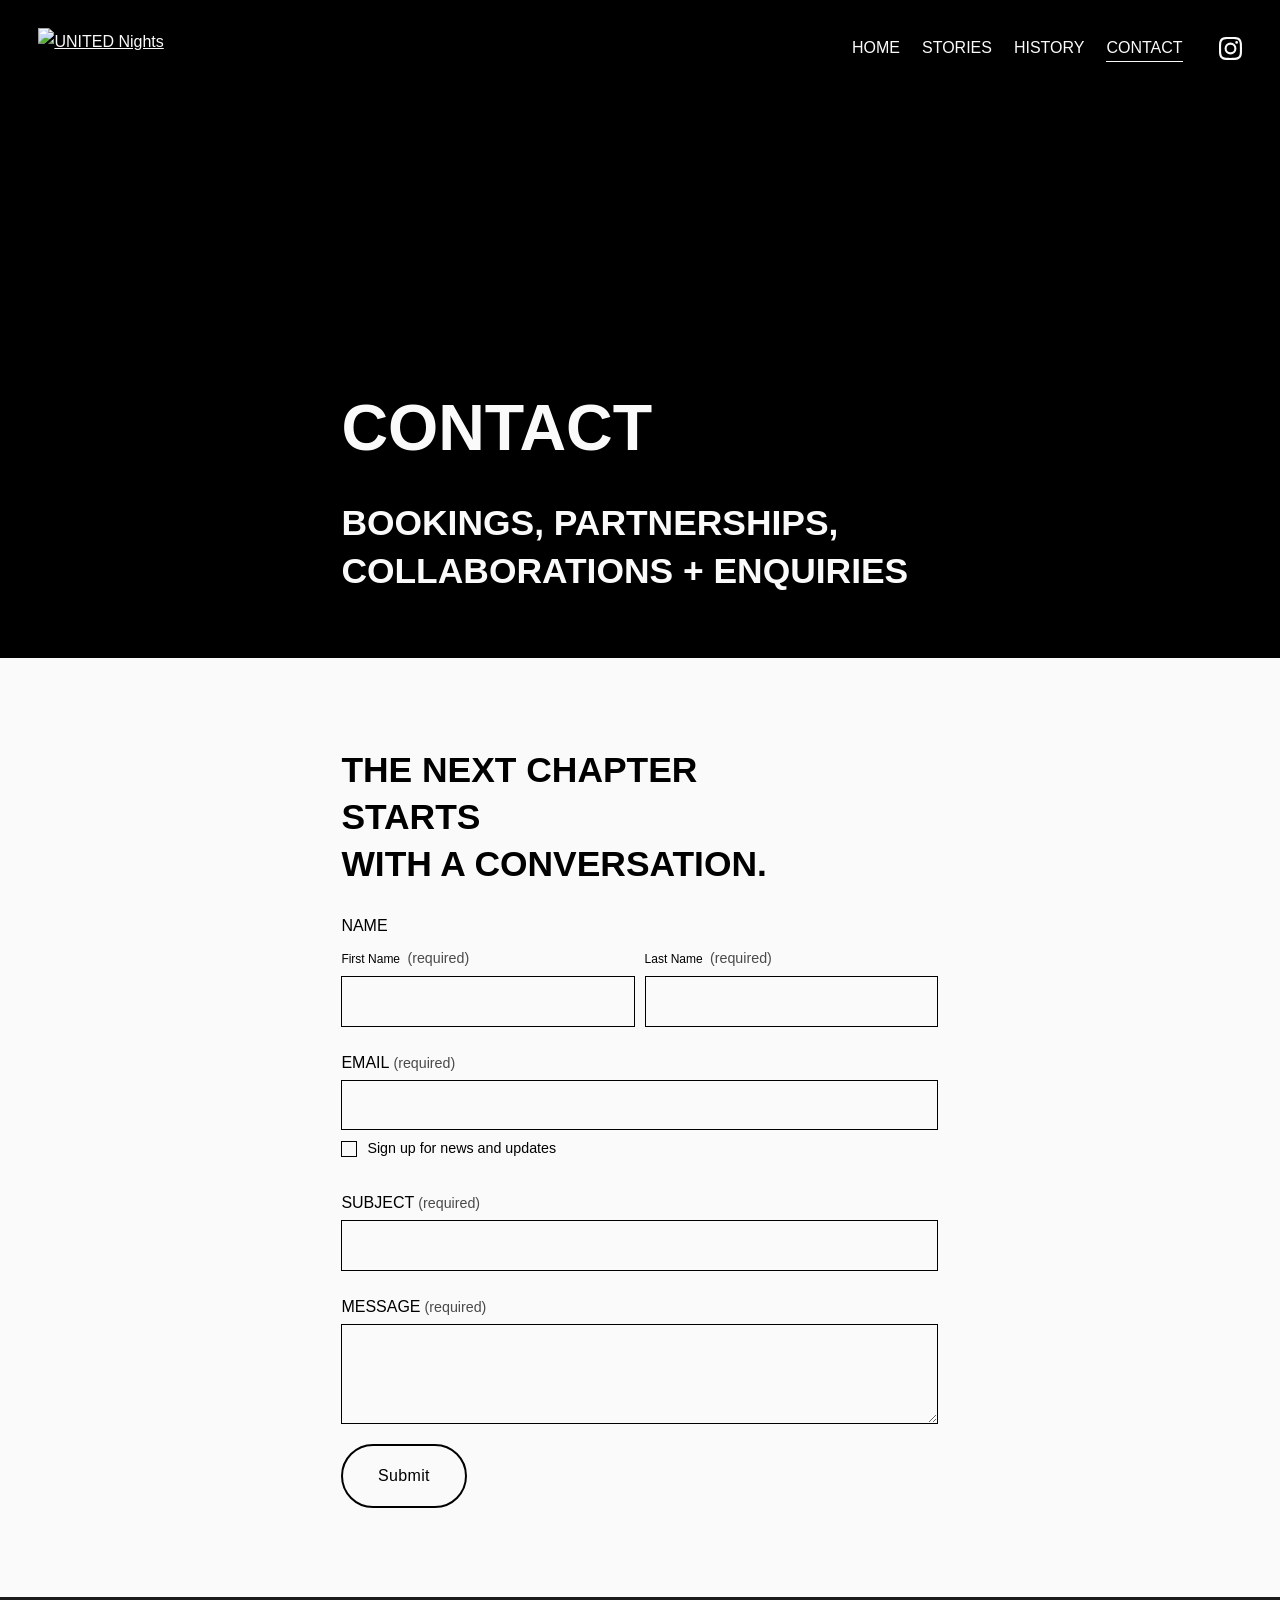
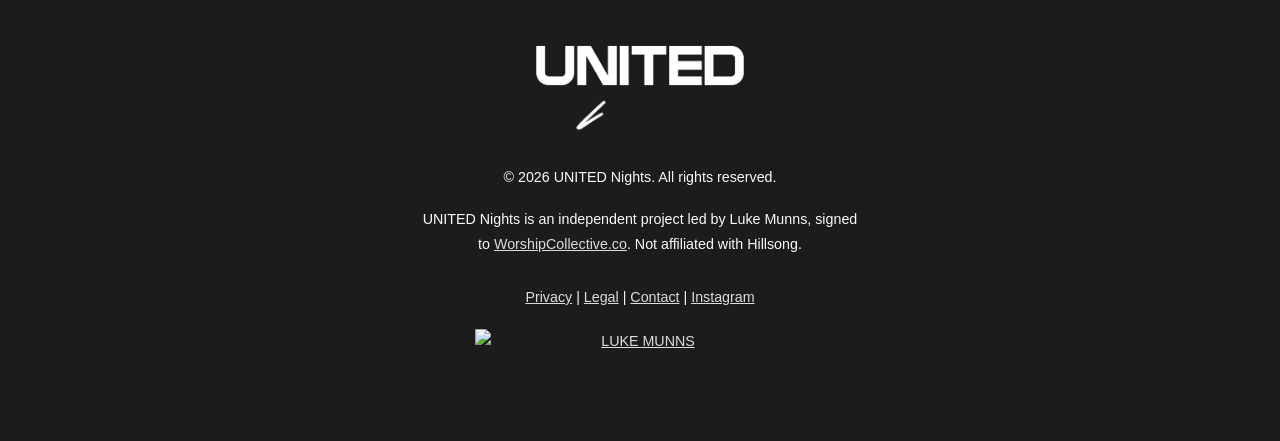
==== commit 91ea0501: "History page: finalised UNITED story, past members, Luke's credits; add HISTORY to site menu - histo" ====
--- a/contact/index.html
+++ b/contact/index.html
@@ -27,14 +27,15 @@
 <link rel="stylesheet" href="/assets/site.css">
 </head>
 <body class="">
+
 <header class="site-head">
   <div class="row">
     <a class="logo" href="/" aria-label="UNITED Nights home"><img src="https://unitednights.com/assets/united-nights-header-logo.webp" alt="UNITED Nights" width="210" height="42"></a>
-    <nav aria-label="Site"><a href="/">HOME</a><a href="/stories">STORIES</a><a href="/contact" aria-current=page>CONTACT</a><a class="ig" href="https://instagram.com/unitednights.co" aria-label="Instagram" target="_blank" rel="noopener"><svg viewBox="0 0 24 24" fill="currentColor" aria-hidden="true"><path d="M12 2.2c3.2 0 3.6 0 4.8.1 3.3.1 4.8 1.7 4.9 4.9.1 1.3.1 1.6.1 4.8s0 3.6-.1 4.8c-.1 3.2-1.7 4.8-4.9 4.9-1.3.1-1.6.1-4.8.1s-3.6 0-4.8-.1c-3.3-.1-4.8-1.7-4.9-4.9C2.2 15.6 2.2 15.2 2.2 12s0-3.6.1-4.8C2.4 3.9 3.9 2.4 7.2 2.3 8.4 2.2 8.8 2.2 12 2.2zM12 0C8.7 0 8.3 0 7.1.1 2.7.3.3 2.7.1 7.1 0 8.3 0 8.7 0 12s0 3.7.1 4.9c.2 4.4 2.6 6.8 7 7 1.2.1 1.6.1 4.9.1s3.7 0 4.9-.1c4.4-.2 6.8-2.6 7-7 .1-1.2.1-1.6.1-4.9s0-3.7-.1-4.9c-.2-4.4-2.6-6.8-7-7C15.7 0 15.3 0 12 0zm0 5.8a6.2 6.2 0 1 0 0 12.4 6.2 6.2 0 0 0 0-12.4zM12 16a4 4 0 1 1 0-8 4 4 0 0 1 0 8zm6.4-11.8a1.4 1.4 0 1 0 0 2.9 1.4 1.4 0 0 0 0-2.9z"/></svg></a></nav>
+    <nav aria-label="Site"><a href="/">HOME</a><a href="/stories">STORIES</a><a href="/history">HISTORY</a><a href="/contact" aria-current=page>CONTACT</a><a class="ig" href="https://instagram.com/unitednights.co" aria-label="Instagram" target="_blank" rel="noopener"><svg viewBox="0 0 24 24" fill="currentColor" aria-hidden="true"><path d="M12 2.2c3.2 0 3.6 0 4.8.1 3.3.1 4.8 1.7 4.9 4.9.1 1.3.1 1.6.1 4.8s0 3.6-.1 4.8c-.1 3.2-1.7 4.8-4.9 4.9-1.3.1-1.6.1-4.8.1s-3.6 0-4.8-.1c-3.3-.1-4.8-1.7-4.9-4.9C2.2 15.6 2.2 15.2 2.2 12s0-3.6.1-4.8C2.4 3.9 3.9 2.4 7.2 2.3 8.4 2.2 8.8 2.2 12 2.2zM12 0C8.7 0 8.3 0 7.1.1 2.7.3.3 2.7.1 7.1 0 8.3 0 8.7 0 12s0 3.7.1 4.9c.2 4.4 2.6 6.8 7 7 1.2.1 1.6.1 4.9.1s3.7 0 4.9-.1c4.4-.2 6.8-2.6 7-7 .1-1.2.1-1.6.1-4.9s0-3.7-.1-4.9c-.2-4.4-2.6-6.8-7-7C15.7 0 15.3 0 12 0zm0 5.8a6.2 6.2 0 1 0 0 12.4 6.2 6.2 0 0 0 0-12.4zM12 16a4 4 0 1 1 0-8 4 4 0 0 1 0 8zm6.4-11.8a1.4 1.4 0 1 0 0 2.9 1.4 1.4 0 0 0 0-2.9z"/></svg></a></nav>
     <button class="burger" aria-label="Open menu" aria-expanded="false"><span></span><span></span></button>
   </div>
 </header>
-<div class="menu-panel" aria-label="Menu"><a href="/">HOME</a><a href="/stories">STORIES</a><a href="/contact">CONTACT</a><a class="ig" href="https://instagram.com/unitednights.co" aria-label="Instagram" target="_blank" rel="noopener"><svg viewBox="0 0 24 24" fill="currentColor" aria-hidden="true"><path d="M12 2.2c3.2 0 3.6 0 4.8.1 3.3.1 4.8 1.7 4.9 4.9.1 1.3.1 1.6.1 4.8s0 3.6-.1 4.8c-.1 3.2-1.7 4.8-4.9 4.9-1.3.1-1.6.1-4.8.1s-3.6 0-4.8-.1c-3.3-.1-4.8-1.7-4.9-4.9C2.2 15.6 2.2 15.2 2.2 12s0-3.6.1-4.8C2.4 3.9 3.9 2.4 7.2 2.3 8.4 2.2 8.8 2.2 12 2.2zM12 0C8.7 0 8.3 0 7.1.1 2.7.3.3 2.7.1 7.1 0 8.3 0 8.7 0 12s0 3.7.1 4.9c.2 4.4 2.6 6.8 7 7 1.2.1 1.6.1 4.9.1s3.7 0 4.9-.1c4.4-.2 6.8-2.6 7-7 .1-1.2.1-1.6.1-4.9s0-3.7-.1-4.9c-.2-4.4-2.6-6.8-7-7C15.7 0 15.3 0 12 0zm0 5.8a6.2 6.2 0 1 0 0 12.4 6.2 6.2 0 0 0 0-12.4zM12 16a4 4 0 1 1 0-8 4 4 0 0 1 0 8zm6.4-11.8a1.4 1.4 0 1 0 0 2.9 1.4 1.4 0 0 0 0-2.9z"/></svg></a></div>
+<div class="menu-panel" aria-label="Menu"><a href="/">HOME</a><a href="/stories">STORIES</a><a href="/history">HISTORY</a><a href="/contact">CONTACT</a><a class="ig" href="https://instagram.com/unitednights.co" aria-label="Instagram" target="_blank" rel="noopener"><svg viewBox="0 0 24 24" fill="currentColor" aria-hidden="true"><path d="M12 2.2c3.2 0 3.6 0 4.8.1 3.3.1 4.8 1.7 4.9 4.9.1 1.3.1 1.6.1 4.8s0 3.6-.1 4.8c-.1 3.2-1.7 4.8-4.9 4.9-1.3.1-1.6.1-4.8.1s-3.6 0-4.8-.1c-3.3-.1-4.8-1.7-4.9-4.9C2.2 15.6 2.2 15.2 2.2 12s0-3.6.1-4.8C2.4 3.9 3.9 2.4 7.2 2.3 8.4 2.2 8.8 2.2 12 2.2zM12 0C8.7 0 8.3 0 7.1.1 2.7.3.3 2.7.1 7.1 0 8.3 0 8.7 0 12s0 3.7.1 4.9c.2 4.4 2.6 6.8 7 7 1.2.1 1.6.1 4.9.1s3.7 0 4.9-.1c4.4-.2 6.8-2.6 7-7 .1-1.2.1-1.6.1-4.9s0-3.7-.1-4.9c-.2-4.4-2.6-6.8-7-7C15.7 0 15.3 0 12 0zm0 5.8a6.2 6.2 0 1 0 0 12.4 6.2 6.2 0 0 0 0-12.4zM12 16a4 4 0 1 1 0-8 4 4 0 0 1 0 8zm6.4-11.8a1.4 1.4 0 1 0 0 2.9 1.4 1.4 0 0 0 0-2.9z"/></svg></a></div>
 <main>
 <section class="bleed banner banner-contact dark">
   <div class="media" aria-hidden="true"><img src="https://unitednights.com/assets/contact-banner.webp" alt=""></div><div class="shade"></div>
